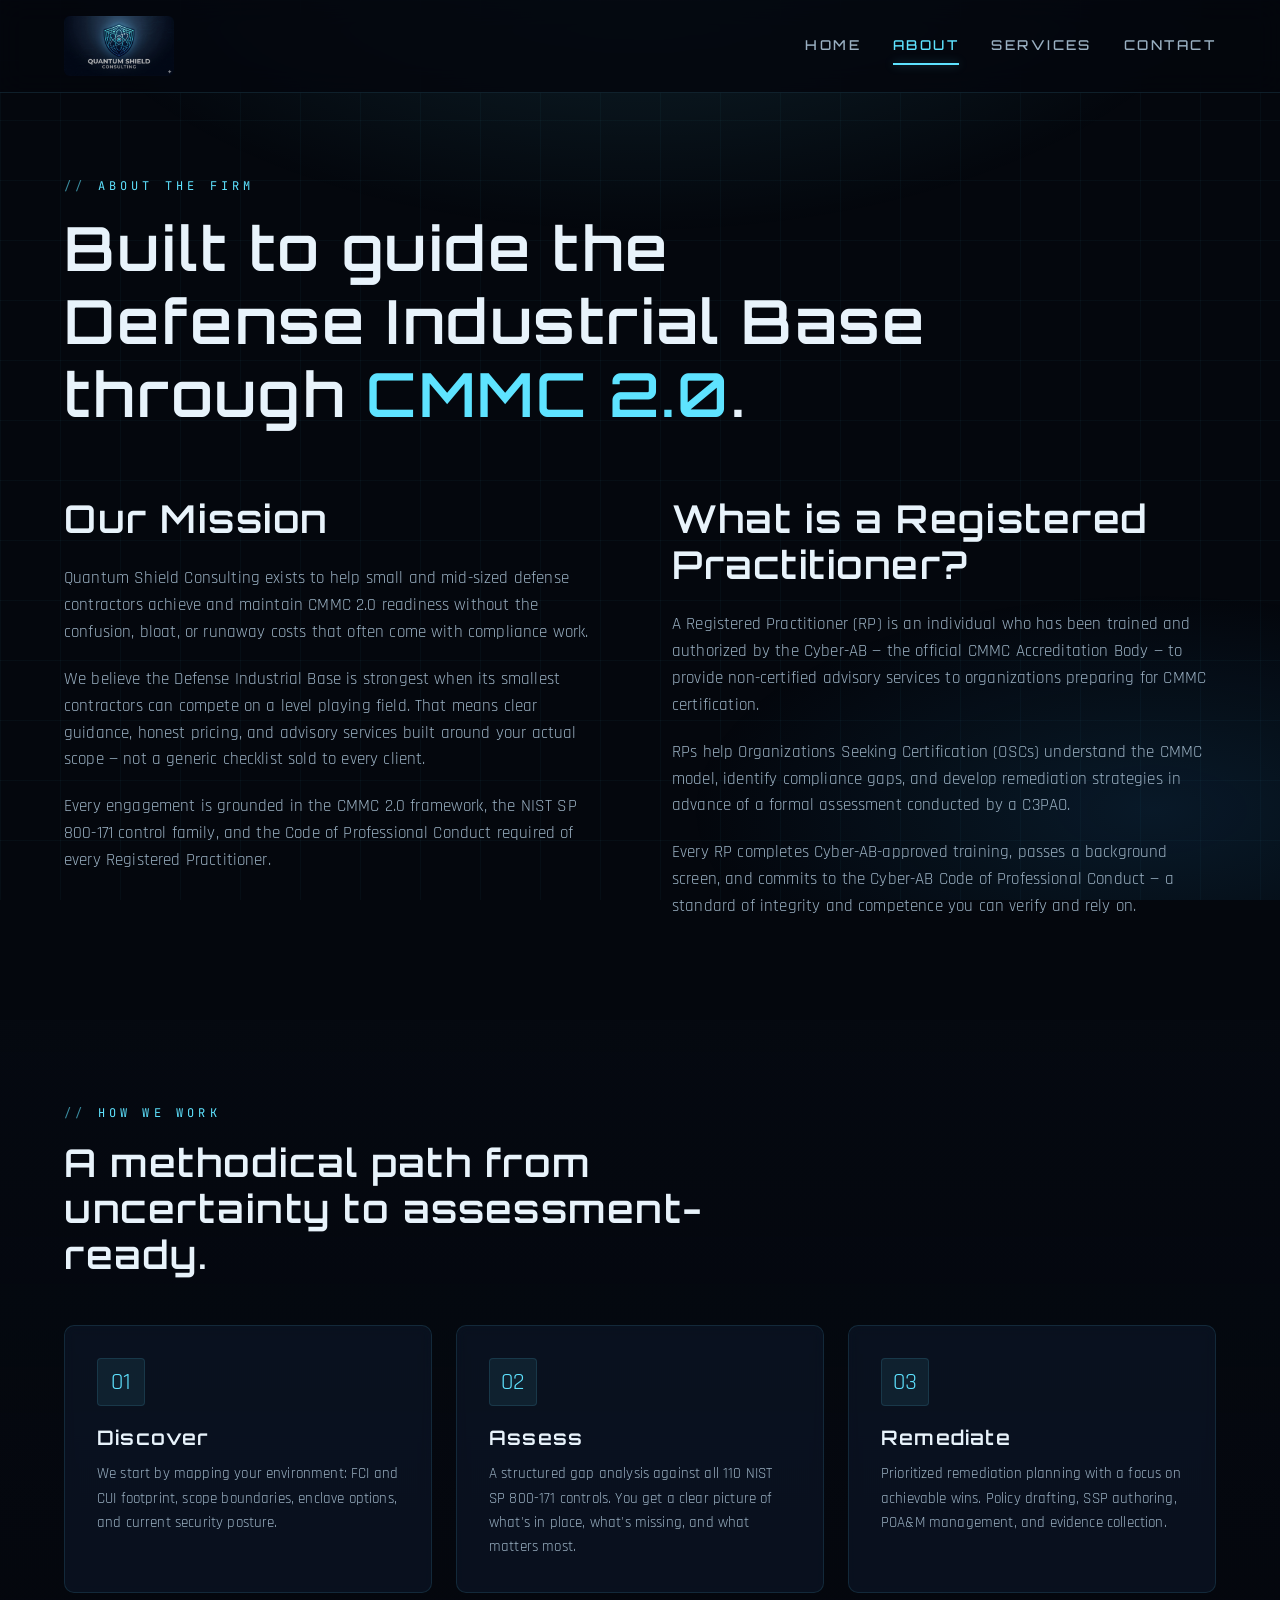
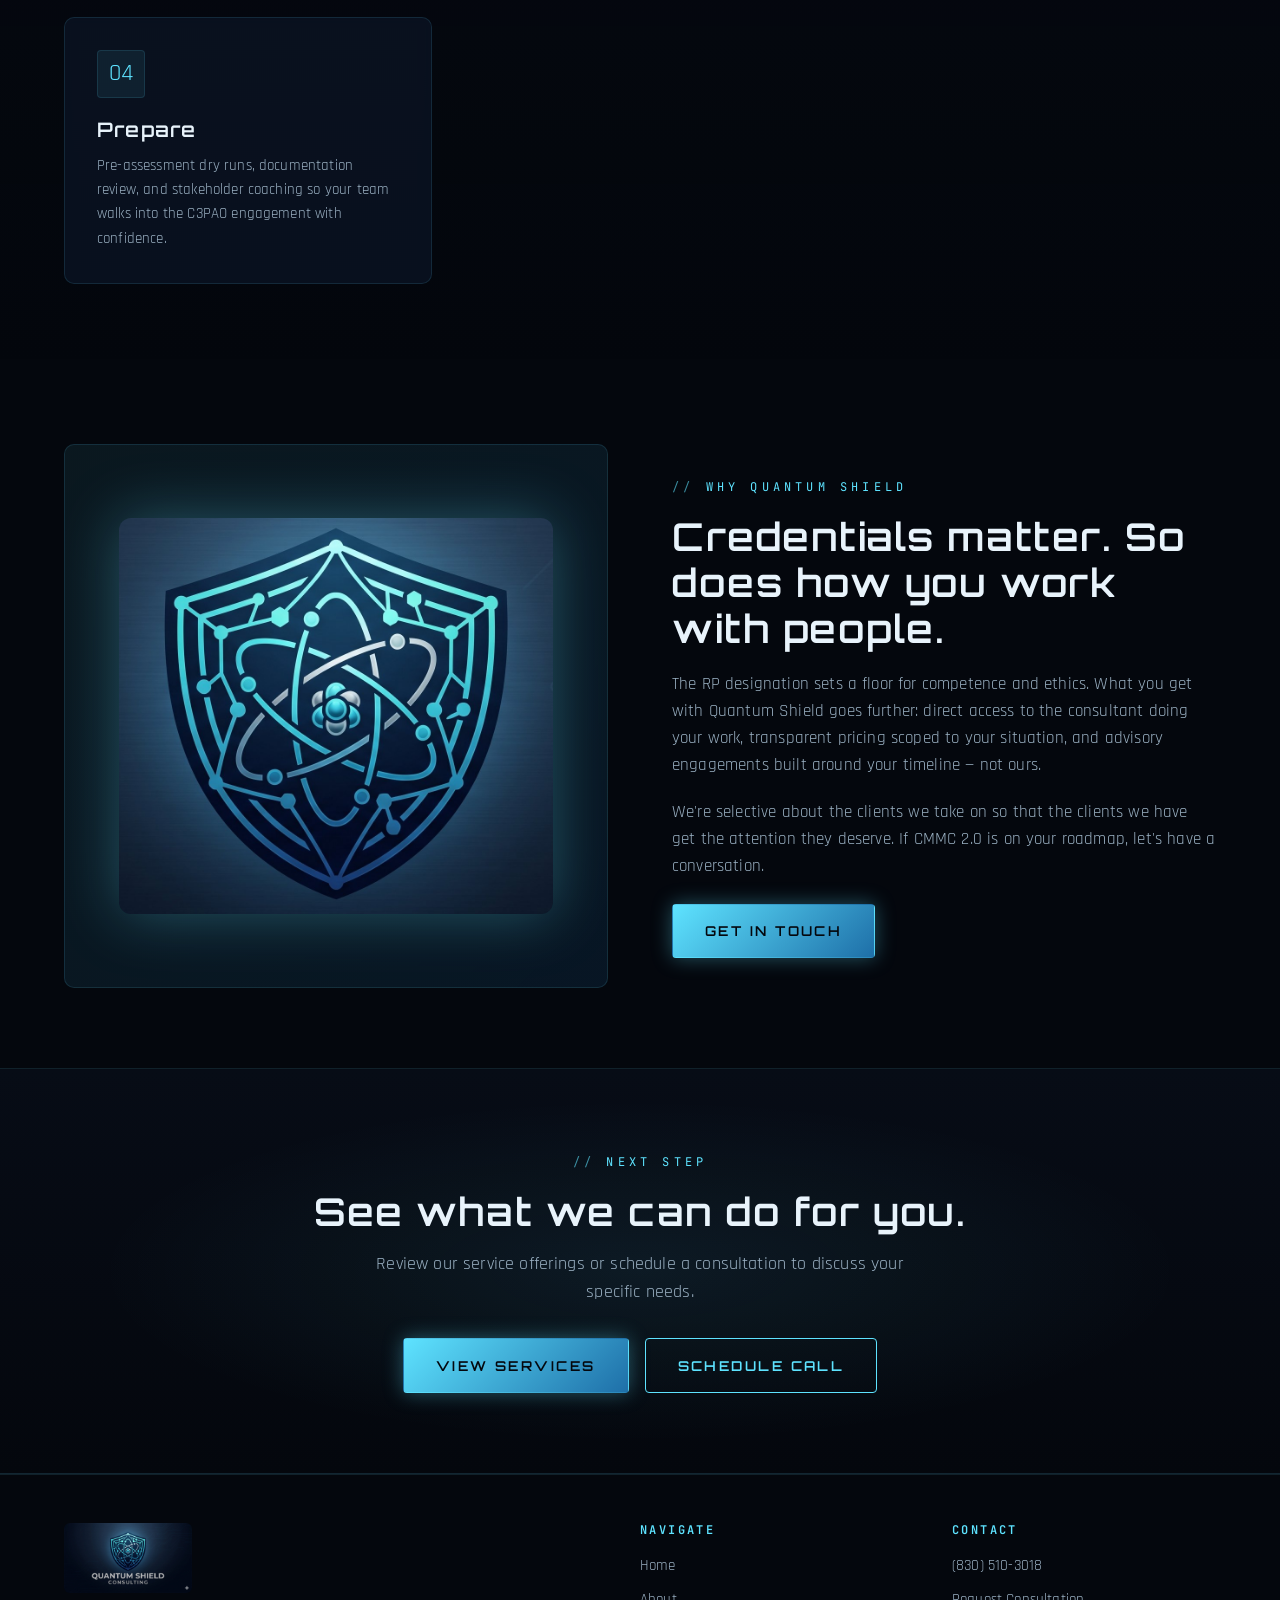
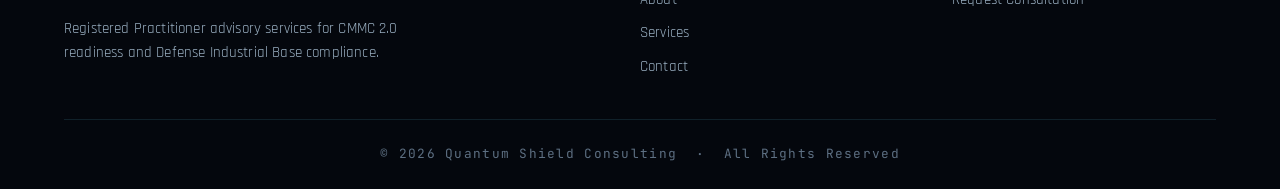
==== quantum-shield-website 2/about.html @ e6c02e5f "Add files via upload" ====
<!DOCTYPE html>
<html lang="en">
<head>
<meta charset="UTF-8">
<meta name="viewport" content="width=device-width, initial-scale=1.0">
<title>About — Quantum Shield Consulting</title>
<meta name="description" content="Learn about Quantum Shield Consulting, a Cyber-AB Registered Practitioner firm focused on CMMC 2.0 advisory services.">
<link rel="icon" type="image/png" href="assets/logo.png">
<link rel="preconnect" href="https://fonts.googleapis.com">
<link rel="preconnect" href="https://fonts.gstatic.com" crossorigin>
<link href="https://fonts.googleapis.com/css2?family=Orbitron:wght@500;600;700;800&family=Rajdhani:wght@400;500;600;700&family=JetBrains+Mono:wght@400;500&display=swap" rel="stylesheet">
<link rel="stylesheet" href="styles.css">
</head>
<body>

<header class="site-header">
  <div class="nav-container">
    <a href="index.html" class="brand">
      <img src="assets/logo.png" alt="Quantum Shield Consulting" class="brand-logo">
    </a>
    <button class="nav-toggle" aria-label="Toggle menu" onclick="document.getElementById('nav-menu').classList.toggle('open')">☰</button>
    <nav>
      <ul id="nav-menu">
        <li><a href="index.html">Home</a></li>
        <li><a href="about.html" class="active">About</a></li>
        <li><a href="services.html">Services</a></li>
        <li><a href="contact.html">Contact</a></li>
      </ul>
    </nav>
  </div>
</header>

<main>

  <section class="about-hero">
    <div class="container">
      <span class="eyebrow fade-up">About the Firm</span>
      <h1 class="fade-up delay-1" style="max-width: 900px;">
        Built to guide the Defense Industrial Base through <span style="color: var(--accent);">CMMC 2.0</span>.
      </h1>
    </div>
  </section>

  <section style="padding-top: 1rem;">
    <div class="container">
      <div class="about-content">
        <div>
          <h2>Our Mission</h2>
          <p>
            Quantum Shield Consulting exists to help small and mid-sized defense
            contractors achieve and maintain CMMC 2.0 readiness without the confusion,
            bloat, or runaway costs that often come with compliance work.
          </p>
          <p>
            We believe the Defense Industrial Base is strongest when its smallest
            contractors can compete on a level playing field. That means clear guidance,
            honest pricing, and advisory services built around your actual scope — not a
            generic checklist sold to every client.
          </p>
          <p>
            Every engagement is grounded in the CMMC 2.0 framework, the NIST SP 800-171
            control family, and the Code of Professional Conduct required of every
            Registered Practitioner.
          </p>
        </div>
        <div>
          <h2>What is a Registered Practitioner?</h2>
          <p>
            A Registered Practitioner (RP) is an individual who has been trained and
            authorized by the Cyber-AB — the official CMMC Accreditation Body — to
            provide non-certified advisory services to organizations preparing for CMMC
            certification.
          </p>
          <p>
            RPs help Organizations Seeking Certification (OSCs) understand the CMMC
            model, identify compliance gaps, and develop remediation strategies in
            advance of a formal assessment conducted by a C3PAO.
          </p>
          <p>
            Every RP completes Cyber-AB-approved training, passes a background screen,
            and commits to the Cyber-AB Code of Professional Conduct — a standard of
            integrity and competence you can verify and rely on.
          </p>
        </div>
      </div>
    </div>
  </section>

  <section style="background: linear-gradient(180deg, rgba(7,12,22,0.4), transparent);">
    <div class="container">
      <div class="section-header">
        <span class="eyebrow">How We Work</span>
        <h2>A methodical path from uncertainty to assessment-ready.</h2>
      </div>

      <div class="card-grid">
        <div class="card">
          <div class="card-icon">01</div>
          <h3>Discover</h3>
          <p>We start by mapping your environment: FCI and CUI footprint, scope boundaries, enclave options, and current security posture.</p>
        </div>
        <div class="card">
          <div class="card-icon">02</div>
          <h3>Assess</h3>
          <p>A structured gap analysis against all 110 NIST SP 800-171 controls. You get a clear picture of what's in place, what's missing, and what matters most.</p>
        </div>
        <div class="card">
          <div class="card-icon">03</div>
          <h3>Remediate</h3>
          <p>Prioritized remediation planning with a focus on achievable wins. Policy drafting, SSP authoring, POA&M management, and evidence collection.</p>
        </div>
        <div class="card">
          <div class="card-icon">04</div>
          <h3>Prepare</h3>
          <p>Pre-assessment dry runs, documentation review, and stakeholder coaching so your team walks into the C3PAO engagement with confidence.</p>
        </div>
      </div>
    </div>
  </section>

  <section>
    <div class="container">
      <div class="feature-row">
        <div class="feature-visual" style="background: linear-gradient(135deg, rgba(94,227,255,0.08), rgba(30,111,168,0.15));">
          <img src="assets/logo-shield.png" alt="Quantum Shield emblem" style="width: 80%; filter: drop-shadow(0 0 30px rgba(94,227,255,0.3)); border-radius: 12px;">
        </div>
        <div>
          <span class="eyebrow">Why Quantum Shield</span>
          <h2>Credentials matter. So does how you work with people.</h2>
          <p style="margin: 1.25rem 0;">
            The RP designation sets a floor for competence and ethics. What you get with
            Quantum Shield goes further: direct access to the consultant doing your work,
            transparent pricing scoped to your situation, and advisory engagements built
            around your timeline — not ours.
          </p>
          <p>
            We're selective about the clients we take on so that the clients we have
            get the attention they deserve. If CMMC 2.0 is on your roadmap, let's have
            a conversation.
          </p>
          <a href="contact.html" class="btn btn-primary" style="margin-top: 1.5rem;">Get in Touch</a>
        </div>
      </div>
    </div>
  </section>

  <section class="cta-section">
    <div class="container">
      <span class="eyebrow">Next Step</span>
      <h2>See what we can do for you.</h2>
      <p>Review our service offerings or schedule a consultation to discuss your specific needs.</p>
      <div style="display: flex; gap: 1rem; justify-content: center; flex-wrap: wrap;">
        <a href="services.html" class="btn btn-primary">View Services</a>
        <a href="contact.html" class="btn btn-outline">Schedule Call</a>
      </div>
    </div>
  </section>

</main>

<footer class="site-footer">
  <div class="container">
    <div class="footer-grid">
      <div class="footer-brand">
        <a href="index.html" class="brand">
          <img src="assets/logo.png" alt="Quantum Shield Consulting" class="footer-logo">
        </a>
        <p>Registered Practitioner advisory services for CMMC 2.0 readiness and Defense Industrial Base compliance.</p>
      </div>
      <div>
        <h4>Navigate</h4>
        <ul>
          <li><a href="index.html">Home</a></li>
          <li><a href="about.html">About</a></li>
          <li><a href="services.html">Services</a></li>
          <li><a href="contact.html">Contact</a></li>
        </ul>
      </div>
      <div>
        <h4>Contact</h4>
        <ul>
          <li><a href="tel:+18305103018">(830) 510-3018</a></li>
          <li><a href="contact.html">Request Consultation</a></li>
        </ul>
      </div>
    </div>
    <div class="footer-bottom">
      © 2026 Quantum Shield Consulting &nbsp;·&nbsp; All Rights Reserved
    </div>
  </div>
</footer>

</body>
</html>
---- quantum-shield-website 2/styles.css ----
/* =========================================================
   Quantum Shield Consulting — Global Styles
   Palette pulled from the company logo:
     - Deep space black/navy backgrounds
     - Cyan / electric teal primary accents
     - Silver-white text
   ========================================================= */

:root {
  --bg-0: #04070d;
  --bg-1: #070c16;
  --bg-2: #0c1424;
  --bg-panel: rgba(12, 22, 38, 0.72);
  --border-subtle: rgba(100, 220, 255, 0.12);
  --border-strong: rgba(100, 220, 255, 0.28);

  --accent: #5ee3ff;          /* cyan highlight from logo */
  --accent-2: #7bd4ff;
  --accent-deep: #1e6fa8;     /* deeper navy-cyan */
  --accent-glow: rgba(94, 227, 255, 0.35);

  --text-primary: #e8f3fb;
  --text-secondary: #9ab0c2;
  --text-muted: #5d6f82;

  --font-display: 'Orbitron', 'Rajdhani', system-ui, sans-serif;
  --font-body: 'Rajdhani', 'Inter', system-ui, sans-serif;
  --font-mono: 'JetBrains Mono', 'Courier New', monospace;

  --radius: 4px;
  --radius-lg: 10px;
  --shadow-glow: 0 0 40px rgba(94, 227, 255, 0.08);
  --shadow-panel: 0 10px 40px rgba(0, 0, 0, 0.5);

  --max-width: 1200px;
}

* { box-sizing: border-box; margin: 0; padding: 0; }

html { scroll-behavior: smooth; }

body {
  font-family: var(--font-body);
  background: var(--bg-0);
  color: var(--text-primary);
  line-height: 1.6;
  min-height: 100vh;
  overflow-x: hidden;
  font-weight: 400;
  letter-spacing: 0.01em;
}

/* Atmospheric background grid */
body::before {
  content: '';
  position: fixed;
  inset: 0;
  background-image:
    linear-gradient(rgba(94, 227, 255, 0.035) 1px, transparent 1px),
    linear-gradient(90deg, rgba(94, 227, 255, 0.035) 1px, transparent 1px);
  background-size: 60px 60px;
  pointer-events: none;
  z-index: 0;
}

body::after {
  content: '';
  position: fixed;
  inset: 0;
  background:
    radial-gradient(ellipse 80% 60% at 50% -10%, rgba(94, 227, 255, 0.15), transparent 60%),
    radial-gradient(ellipse 60% 40% at 90% 90%, rgba(30, 111, 168, 0.18), transparent 60%);
  pointer-events: none;
  z-index: 0;
}

main, header, footer { position: relative; z-index: 1; }

/* ---------- Typography ---------- */
h1, h2, h3, h4 {
  font-family: var(--font-display);
  font-weight: 600;
  letter-spacing: 0.04em;
  color: var(--text-primary);
  line-height: 1.2;
}

h1 { font-size: clamp(2.2rem, 5vw, 3.8rem); }
h2 { font-size: clamp(1.6rem, 3.5vw, 2.4rem); }
h3 { font-size: 1.25rem; letter-spacing: 0.06em; }

p { color: var(--text-secondary); font-size: 1.05rem; }

a { color: var(--accent); text-decoration: none; transition: color 0.2s; }
a:hover { color: var(--accent-2); }

/* ---------- Header / Navigation ---------- */
.site-header {
  position: sticky;
  top: 0;
  z-index: 100;
  background: rgba(4, 7, 13, 0.85);
  backdrop-filter: blur(14px);
  -webkit-backdrop-filter: blur(14px);
  border-bottom: 1px solid var(--border-subtle);
}

.nav-container {
  max-width: var(--max-width);
  margin: 0 auto;
  padding: 1rem 1.5rem;
  display: flex;
  justify-content: space-between;
  align-items: center;
  gap: 1rem;
}

.brand {
  display: flex;
  align-items: center;
  gap: 0.85rem;
  color: var(--text-primary);
}

.brand-logo {
  height: 60px;
  width: auto;
  border-radius: 6px;
  transition: filter 0.3s;
}

.brand-logo:hover {
  filter: brightness(1.1) drop-shadow(0 0 12px rgba(94, 227, 255, 0.35));
}

.footer-logo {
  height: 70px;
  width: auto;
  border-radius: 6px;
  margin-bottom: 0.5rem;
}

/* Legacy brand text styles (kept for any residual use) */
.brand img:not(.brand-logo):not(.footer-logo) {
  height: 46px;
  width: auto;
  filter: drop-shadow(0 0 8px rgba(94, 227, 255, 0.25));
}

.brand-name {
  font-family: var(--font-display);
  font-size: 1.1rem;
  font-weight: 700;
  letter-spacing: 0.12em;
  text-transform: uppercase;
  line-height: 1;
}

.brand-tag {
  display: block;
  font-family: var(--font-mono);
  font-size: 0.65rem;
  color: var(--accent);
  letter-spacing: 0.3em;
  margin-top: 4px;
  text-transform: uppercase;
}

nav ul {
  list-style: none;
  display: flex;
  gap: 2rem;
}

nav a {
  font-family: var(--font-display);
  font-size: 0.85rem;
  font-weight: 500;
  letter-spacing: 0.18em;
  text-transform: uppercase;
  color: var(--text-secondary);
  padding: 0.5rem 0;
  position: relative;
}

nav a:hover, nav a.active {
  color: var(--accent);
}

nav a.active::after {
  content: '';
  position: absolute;
  bottom: -4px;
  left: 0;
  right: 0;
  height: 2px;
  background: var(--accent);
  box-shadow: 0 0 10px var(--accent-glow);
}

.nav-toggle {
  display: none;
  background: none;
  border: 1px solid var(--border-strong);
  color: var(--accent);
  font-size: 1.5rem;
  padding: 0.3rem 0.7rem;
  cursor: pointer;
  border-radius: var(--radius);
}

/* ---------- Layout helpers ---------- */
.container {
  max-width: var(--max-width);
  margin: 0 auto;
  padding: 0 1.5rem;
}

section { padding: 5rem 0; }

.eyebrow {
  font-family: var(--font-mono);
  font-size: 0.75rem;
  color: var(--accent);
  letter-spacing: 0.35em;
  text-transform: uppercase;
  margin-bottom: 1rem;
  display: inline-block;
}

.eyebrow::before {
  content: '// ';
  opacity: 0.6;
}

/* ---------- Buttons ---------- */
.btn {
  display: inline-block;
  font-family: var(--font-display);
  font-size: 0.85rem;
  font-weight: 600;
  letter-spacing: 0.18em;
  text-transform: uppercase;
  padding: 0.95rem 2rem;
  border-radius: var(--radius);
  cursor: pointer;
  transition: all 0.25s;
  border: 1px solid transparent;
}

.btn-primary {
  background: linear-gradient(135deg, var(--accent) 0%, var(--accent-deep) 100%);
  color: #04070d;
  box-shadow: 0 0 20px var(--accent-glow);
}
.btn-primary:hover {
  transform: translateY(-2px);
  box-shadow: 0 0 30px var(--accent-glow), 0 6px 20px rgba(0,0,0,0.3);
  color: #04070d;
}

.btn-outline {
  background: transparent;
  color: var(--accent);
  border: 1px solid var(--accent);
}
.btn-outline:hover {
  background: rgba(94, 227, 255, 0.08);
  box-shadow: 0 0 20px var(--accent-glow);
}

/* ---------- Hero ---------- */
.hero {
  min-height: calc(100vh - 82px);
  display: flex;
  align-items: center;
  padding: 4rem 0;
  position: relative;
}

.hero-grid {
  display: grid;
  grid-template-columns: 1.4fr 1fr;
  gap: 4rem;
  align-items: center;
}

.hero h1 {
  font-size: clamp(2.5rem, 5.5vw, 4.2rem);
  margin-bottom: 1.5rem;
}

.hero h1 .accent {
  background: linear-gradient(135deg, var(--accent) 0%, var(--accent-2) 100%);
  -webkit-background-clip: text;
  background-clip: text;
  -webkit-text-fill-color: transparent;
  display: block;
}

.hero-sub {
  font-size: 1.2rem;
  color: var(--text-secondary);
  margin-bottom: 2rem;
  max-width: 560px;
}

.hero-ctas { display: flex; gap: 1rem; flex-wrap: wrap; }

.hero-visual {
  position: relative;
  display: flex;
  align-items: center;
  justify-content: center;
}

.hero-visual img {
  width: 100%;
  max-width: 480px;
  border-radius: 16px;
  filter: drop-shadow(0 0 50px rgba(94, 227, 255, 0.4));
  animation: float 6s ease-in-out infinite;
}

@keyframes float {
  0%, 100% { transform: translateY(0); }
  50% { transform: translateY(-12px); }
}

.hero-visual::before {
  content: '';
  position: absolute;
  inset: -40px;
  background: radial-gradient(circle, rgba(94, 227, 255, 0.15), transparent 60%);
  z-index: -1;
  animation: pulse 4s ease-in-out infinite;
}

@keyframes pulse {
  0%, 100% { opacity: 0.6; transform: scale(1); }
  50% { opacity: 1; transform: scale(1.05); }
}

/* ---------- Credential bar (under hero) ---------- */
.credential-bar {
  border-top: 1px solid var(--border-subtle);
  border-bottom: 1px solid var(--border-subtle);
  background: rgba(7, 12, 22, 0.5);
  padding: 1.5rem 0;
}

.credential-bar .container {
  display: flex;
  justify-content: space-around;
  align-items: center;
  flex-wrap: wrap;
  gap: 2rem;
}

.credential-item {
  font-family: var(--font-mono);
  font-size: 0.8rem;
  color: var(--text-secondary);
  letter-spacing: 0.15em;
  text-transform: uppercase;
  display: flex;
  align-items: center;
  gap: 0.6rem;
}

.credential-item::before {
  content: '◆';
  color: var(--accent);
}

/* ---------- Section headings ---------- */
.section-header { margin-bottom: 3rem; max-width: 720px; }
.section-header p { font-size: 1.1rem; margin-top: 1rem; }

/* ---------- Card grid ---------- */
.card-grid {
  display: grid;
  grid-template-columns: repeat(auto-fit, minmax(300px, 1fr));
  gap: 1.5rem;
}

.card {
  background: var(--bg-panel);
  border: 1px solid var(--border-subtle);
  border-radius: var(--radius-lg);
  padding: 2rem;
  position: relative;
  overflow: hidden;
  transition: all 0.3s;
  backdrop-filter: blur(6px);
}

.card::before {
  content: '';
  position: absolute;
  top: 0; left: 0; right: 0;
  height: 2px;
  background: linear-gradient(90deg, transparent, var(--accent), transparent);
  opacity: 0;
  transition: opacity 0.3s;
}

.card:hover {
  border-color: var(--border-strong);
  transform: translateY(-4px);
  box-shadow: var(--shadow-panel), 0 0 30px rgba(94, 227, 255, 0.08);
}

.card:hover::before { opacity: 1; }

.card-icon {
  width: 48px;
  height: 48px;
  display: flex;
  align-items: center;
  justify-content: center;
  background: rgba(94, 227, 255, 0.08);
  border: 1px solid var(--border-subtle);
  border-radius: var(--radius);
  color: var(--accent);
  margin-bottom: 1.25rem;
  font-size: 1.5rem;
}

.card h3 { margin-bottom: 0.75rem; color: var(--text-primary); }
.card p { font-size: 0.95rem; }

/* ---------- CMMC info / feature rows ---------- */
.feature-row {
  display: grid;
  grid-template-columns: 1fr 1fr;
  gap: 4rem;
  align-items: center;
}

.feature-row.reverse { direction: rtl; }
.feature-row.reverse > * { direction: ltr; }

.feature-visual {
  aspect-ratio: 1;
  border: 1px solid var(--border-subtle);
  border-radius: var(--radius-lg);
  background:
    radial-gradient(circle at 30% 30%, rgba(94, 227, 255, 0.12), transparent 50%),
    linear-gradient(135deg, var(--bg-1), var(--bg-2));
  position: relative;
  overflow: hidden;
  display: flex;
  align-items: center;
  justify-content: center;
}

/* ---------- Orbital animated visual ---------- */
.orbital-container {
  perspective: 900px;
  cursor: crosshair;
}

.orbital-svg {
  width: 85%;
  height: 85%;
  opacity: 0.95;
  transform-style: preserve-3d;
  transition: transform 0.4s cubic-bezier(0.23, 1, 0.32, 1);
  will-change: transform;
}

/* Each ring rotates around the SVG's center point */
.ring {
  transform-origin: 100px 100px;
}

.ring-outer  { animation: orbit-cw 45s linear infinite; }
.ring-middle { animation: orbit-ccw 28s linear infinite; }
.ring-inner  { animation: orbit-cw 18s linear infinite; }

@keyframes orbit-cw {
  from { transform: rotate(0deg); }
  to   { transform: rotate(360deg); }
}

@keyframes orbit-ccw {
  from { transform: rotate(0deg); }
  to   { transform: rotate(-360deg); }
}

/* Pulsing dots around the perimeter */
.dot {
  transform-box: fill-box;
  transform-origin: center;
  animation: pulse-dot 3s ease-in-out infinite;
}

.dot-1 { animation-delay: 0s; }
.dot-2 { animation-delay: 0.35s; }
.dot-3 { animation-delay: 0.70s; }
.dot-4 { animation-delay: 1.05s; }
.dot-5 { animation-delay: 0.17s; }
.dot-6 { animation-delay: 0.52s; }
.dot-7 { animation-delay: 0.87s; }
.dot-8 { animation-delay: 1.22s; }

@keyframes pulse-dot {
  0%, 100% {
    opacity: 1;
    filter: drop-shadow(0 0 2px rgba(94, 227, 255, 0.3));
  }
  50% {
    opacity: 0.45;
    filter: drop-shadow(0 0 8px rgba(94, 227, 255, 1));
  }
}

/* Center core pulse */
.center-dot {
  transform-box: fill-box;
  transform-origin: center;
  animation: pulse-center 2.2s ease-in-out infinite;
}

.center-glow {
  transform-box: fill-box;
  transform-origin: center;
  animation: pulse-glow 2.2s ease-in-out infinite;
}

@keyframes pulse-center {
  0%, 100% {
    filter: drop-shadow(0 0 3px rgba(94, 227, 255, 0.8));
  }
  50% {
    filter: drop-shadow(0 0 14px rgba(94, 227, 255, 1));
  }
}

@keyframes pulse-glow {
  0%, 100% { opacity: 0.4; transform: scale(1); }
  50%      { opacity: 0.85; transform: scale(1.4); }
}

/* Subtle pulse on the cross lines */
.cross-lines {
  animation: lines-pulse 5s ease-in-out infinite;
}

@keyframes lines-pulse {
  0%, 100% { opacity: 0.3; }
  50%      { opacity: 0.65; }
}

/* Hover: speed everything up and intensify */
.orbital-container:hover .ring-outer  { animation-duration: 14s; }
.orbital-container:hover .ring-middle { animation-duration: 9s; }
.orbital-container:hover .ring-inner  { animation-duration: 5s; }
.orbital-container:hover .dot,
.orbital-container:hover .center-dot,
.orbital-container:hover .center-glow { animation-duration: 1.2s; }

/* Respect user's motion preferences */
@media (prefers-reduced-motion: reduce) {
  .ring-outer, .ring-middle, .ring-inner,
  .dot, .center-dot, .center-glow, .cross-lines {
    animation: none !important;
  }
  .orbital-svg { transition: none; }
}

/* ---------- Services page ---------- */
.service-block {
  background: var(--bg-panel);
  border: 1px solid var(--border-subtle);
  border-radius: var(--radius-lg);
  padding: 2.5rem;
  margin-bottom: 1.5rem;
  position: relative;
}

.service-block-header {
  display: flex;
  justify-content: space-between;
  align-items: flex-start;
  gap: 2rem;
  flex-wrap: wrap;
  margin-bottom: 1.5rem;
  padding-bottom: 1.5rem;
  border-bottom: 1px solid var(--border-subtle);
}

.service-block h3 {
  font-size: 1.5rem;
  margin-bottom: 0.5rem;
}

.service-tag {
  font-family: var(--font-mono);
  font-size: 0.7rem;
  letter-spacing: 0.2em;
  text-transform: uppercase;
  color: var(--accent);
}

.service-price {
  font-family: var(--font-display);
  font-size: 1.5rem;
  font-weight: 700;
  color: var(--accent);
  white-space: nowrap;
}

.service-price small {
  display: block;
  font-size: 0.7rem;
  color: var(--text-muted);
  font-weight: 400;
  letter-spacing: 0.15em;
  text-transform: uppercase;
  margin-top: 4px;
}

.service-block ul { list-style: none; }
.service-block ul li {
  padding: 0.5rem 0 0.5rem 1.8rem;
  position: relative;
  color: var(--text-secondary);
  font-size: 0.98rem;
}
.service-block ul li::before {
  content: '▸';
  position: absolute;
  left: 0;
  color: var(--accent);
  font-weight: bold;
}

/* ---------- About page ---------- */
.about-hero {
  padding: 5rem 0 3rem;
}

.about-content {
  display: grid;
  grid-template-columns: 1fr 1fr;
  gap: 4rem;
  align-items: start;
}

.about-content h2 { margin-bottom: 1.5rem; }
.about-content p { margin-bottom: 1.25rem; font-size: 1.05rem; }

.stat-grid {
  display: grid;
  grid-template-columns: repeat(2, 1fr);
  gap: 1rem;
  margin-top: 2rem;
}

.stat {
  background: var(--bg-panel);
  border: 1px solid var(--border-subtle);
  border-radius: var(--radius);
  padding: 1.5rem;
  text-align: center;
}

.stat-value {
  font-family: var(--font-display);
  font-size: 2rem;
  font-weight: 700;
  color: var(--accent);
  display: block;
}

.stat-label {
  font-family: var(--font-mono);
  font-size: 0.75rem;
  text-transform: uppercase;
  letter-spacing: 0.15em;
  color: var(--text-muted);
}

/* ---------- Contact page ---------- */
.contact-grid {
  display: grid;
  grid-template-columns: 1fr 1fr;
  gap: 3rem;
}

.contact-info-block { display: flex; flex-direction: column; gap: 1.5rem; }

.contact-method {
  display: flex;
  gap: 1rem;
  padding: 1.5rem;
  background: var(--bg-panel);
  border: 1px solid var(--border-subtle);
  border-radius: var(--radius-lg);
  transition: all 0.3s;
}

.contact-method:hover {
  border-color: var(--border-strong);
  transform: translateX(4px);
}

.contact-icon {
  width: 44px;
  height: 44px;
  min-width: 44px;
  background: rgba(94, 227, 255, 0.08);
  border: 1px solid var(--border-subtle);
  border-radius: var(--radius);
  display: flex;
  align-items: center;
  justify-content: center;
  color: var(--accent);
  font-size: 1.2rem;
}

.contact-method h4 {
  font-family: var(--font-mono);
  font-size: 0.75rem;
  letter-spacing: 0.2em;
  text-transform: uppercase;
  color: var(--text-muted);
  margin-bottom: 0.25rem;
}

.contact-method p, .contact-method a {
  font-family: var(--font-display);
  font-size: 1.05rem;
  color: var(--text-primary);
}

/* Contact form */
.contact-form {
  background: var(--bg-panel);
  border: 1px solid var(--border-subtle);
  border-radius: var(--radius-lg);
  padding: 2.5rem;
}

.form-group { margin-bottom: 1.25rem; }
.form-group label {
  display: block;
  font-family: var(--font-mono);
  font-size: 0.75rem;
  letter-spacing: 0.15em;
  text-transform: uppercase;
  color: var(--text-secondary);
  margin-bottom: 0.5rem;
}

.form-group input,
.form-group select,
.form-group textarea {
  width: 100%;
  background: var(--bg-0);
  border: 1px solid var(--border-subtle);
  border-radius: var(--radius);
  padding: 0.85rem 1rem;
  color: var(--text-primary);
  font-family: var(--font-body);
  font-size: 1rem;
  transition: all 0.2s;
}

.form-group input:focus,
.form-group select:focus,
.form-group textarea:focus {
  outline: none;
  border-color: var(--accent);
  box-shadow: 0 0 0 3px rgba(94, 227, 255, 0.15);
}

.form-group textarea { resize: vertical; min-height: 140px; }

/* ---------- CTA section ---------- */
.cta-section {
  background:
    radial-gradient(ellipse at center, rgba(94, 227, 255, 0.08), transparent 60%),
    linear-gradient(180deg, var(--bg-1), var(--bg-0));
  border-top: 1px solid var(--border-subtle);
  border-bottom: 1px solid var(--border-subtle);
  text-align: center;
  padding: 5rem 0;
}

.cta-section h2 { margin-bottom: 1rem; }
.cta-section p {
  max-width: 580px;
  margin: 0 auto 2rem;
  font-size: 1.1rem;
}

/* ---------- Footer ---------- */
.site-footer {
  background: var(--bg-0);
  border-top: 1px solid var(--border-subtle);
  padding: 3rem 0 1.5rem;
}

.footer-grid {
  display: grid;
  grid-template-columns: 2fr 1fr 1fr;
  gap: 3rem;
  margin-bottom: 2rem;
}

.footer-brand p {
  font-size: 0.95rem;
  margin-top: 1rem;
  max-width: 380px;
}

.site-footer h4 {
  font-family: var(--font-mono);
  font-size: 0.75rem;
  letter-spacing: 0.2em;
  text-transform: uppercase;
  color: var(--accent);
  margin-bottom: 1rem;
}

.site-footer ul { list-style: none; }
.site-footer li { margin-bottom: 0.5rem; }
.site-footer li a { color: var(--text-secondary); font-size: 0.95rem; }
.site-footer li a:hover { color: var(--accent); }

.footer-bottom {
  border-top: 1px solid var(--border-subtle);
  padding-top: 1.5rem;
  text-align: center;
  font-family: var(--font-mono);
  font-size: 0.8rem;
  color: var(--text-muted);
  letter-spacing: 0.1em;
}

/* ---------- Responsive ---------- */
@media (max-width: 900px) {
  .hero-grid,
  .about-content,
  .contact-grid,
  .feature-row {
    grid-template-columns: 1fr;
    gap: 2.5rem;
  }
  .footer-grid { grid-template-columns: 1fr; gap: 2rem; }
  .feature-row.reverse { direction: ltr; }

  nav ul {
    display: none;
    position: absolute;
    top: 100%;
    left: 0;
    right: 0;
    flex-direction: column;
    gap: 0;
    background: var(--bg-1);
    border-bottom: 1px solid var(--border-subtle);
    padding: 1rem 1.5rem;
  }
  nav ul.open { display: flex; }
  nav a { display: block; padding: 0.75rem 0; }
  .nav-toggle { display: block; }
}

@media (max-width: 600px) {
  .hero { padding: 2rem 0 4rem; }
  .service-block { padding: 1.75rem; }
  .service-block-header { flex-direction: column; }
  .contact-form { padding: 1.75rem; }
  section { padding: 3.5rem 0; }
}

/* ---------- Entrance animations ---------- */
.fade-up {
  opacity: 0;
  transform: translateY(20px);
  animation: fadeUp 0.8s forwards;
}

@keyframes fadeUp {
  to { opacity: 1; transform: translateY(0); }
}

.fade-up.delay-1 { animation-delay: 0.15s; }
.fade-up.delay-2 { animation-delay: 0.3s; }
.fade-up.delay-3 { animation-delay: 0.45s; }
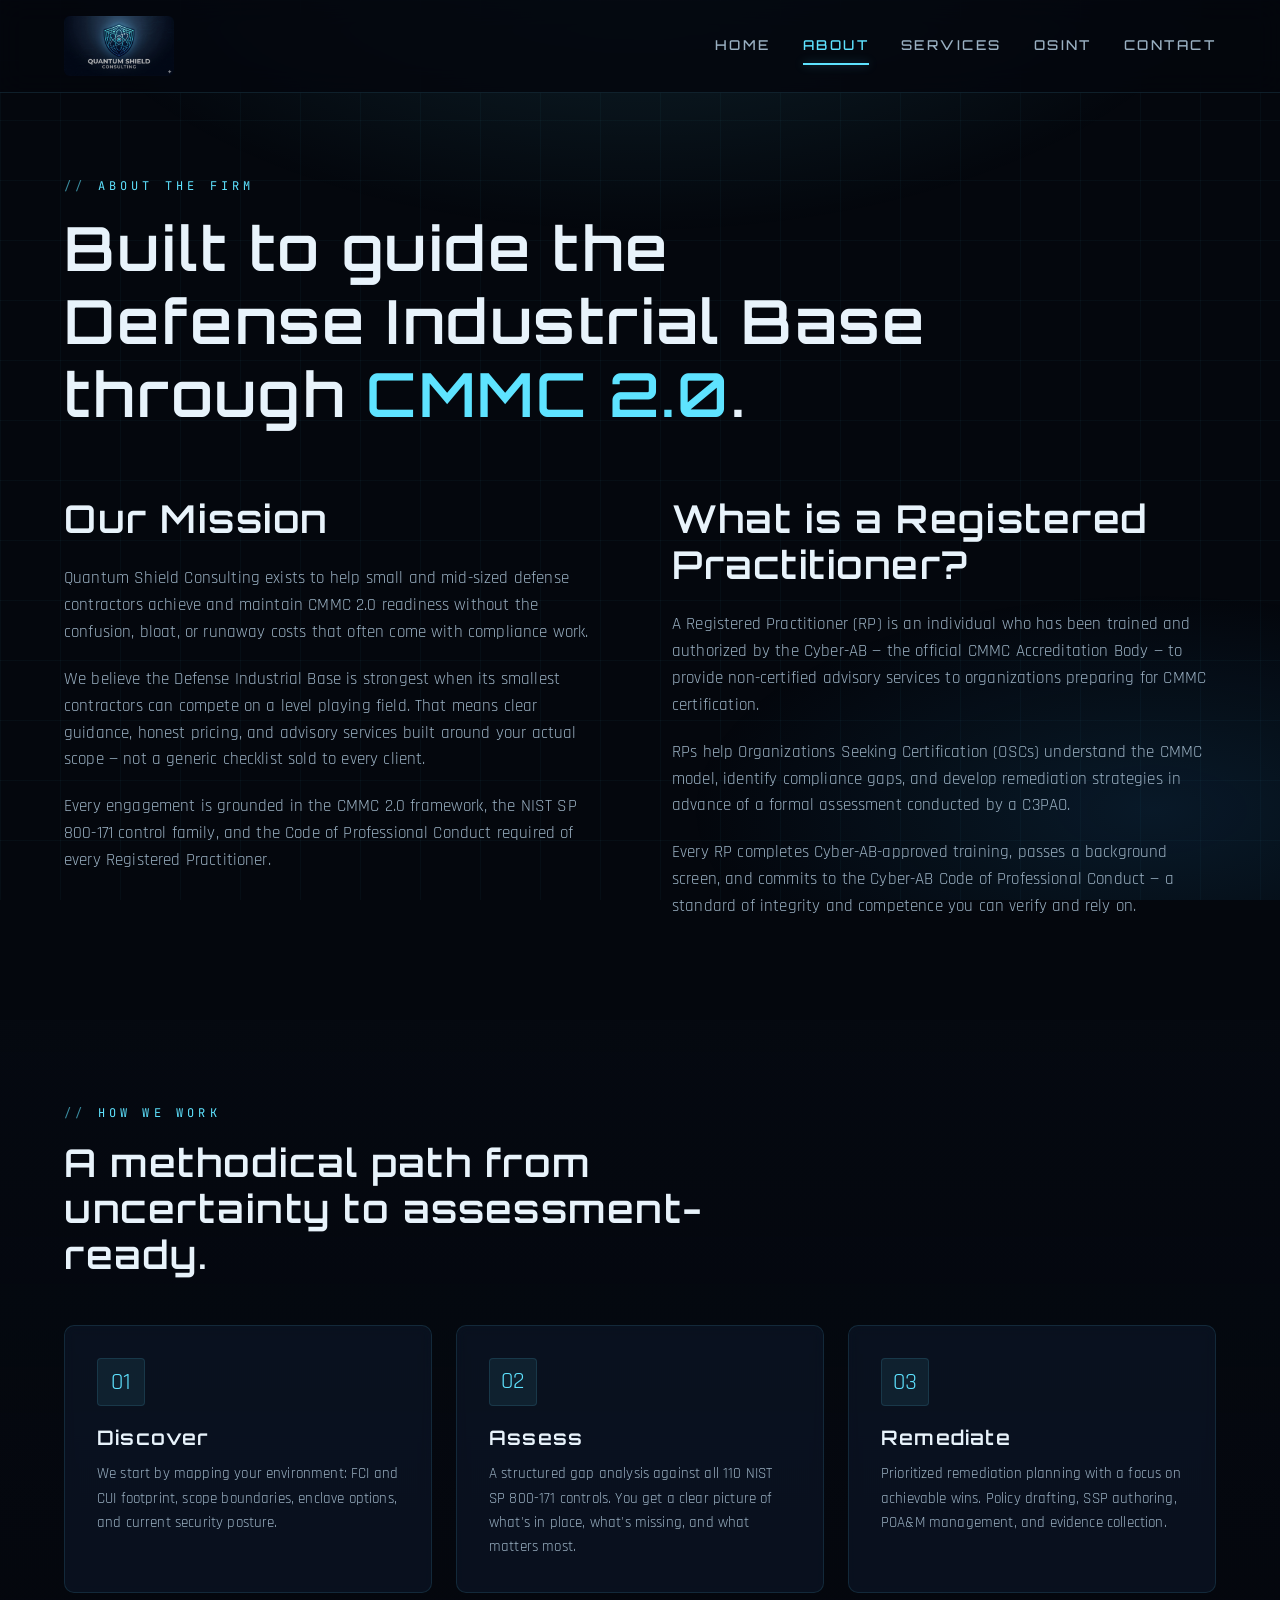
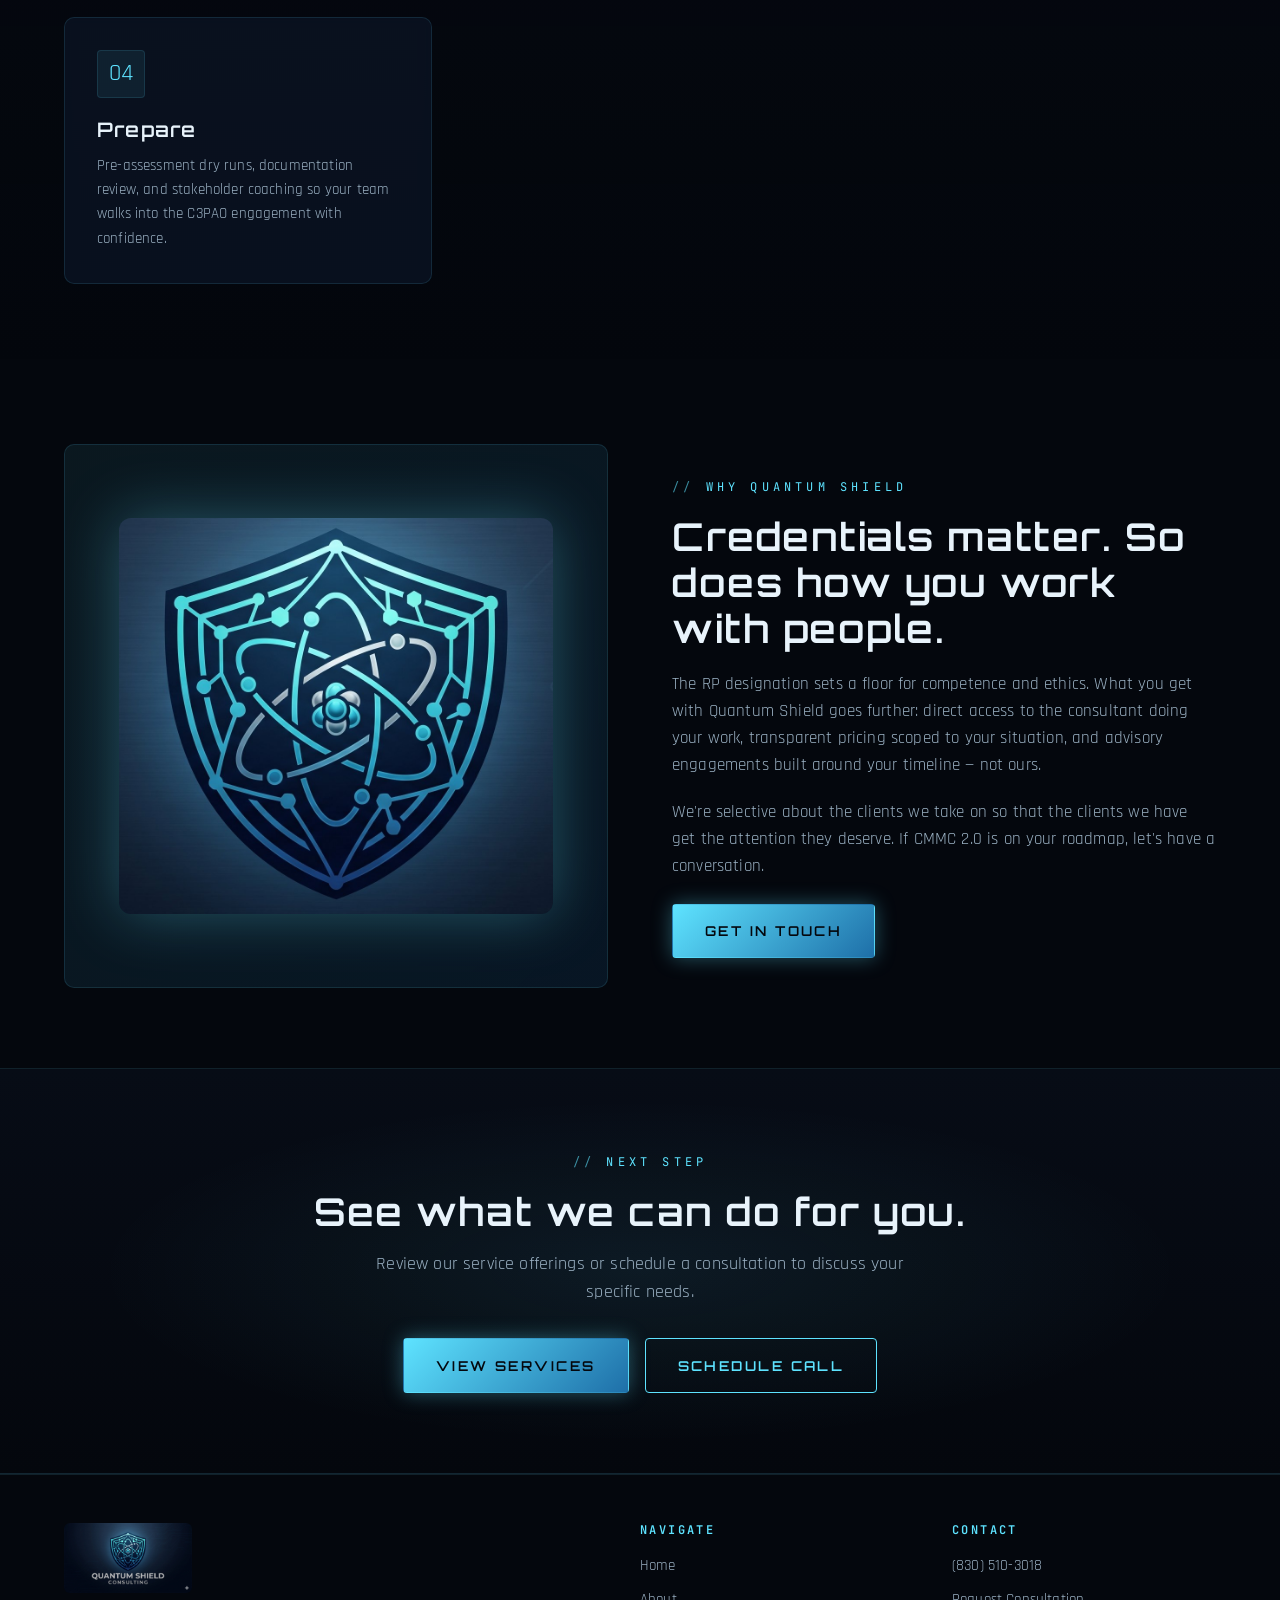
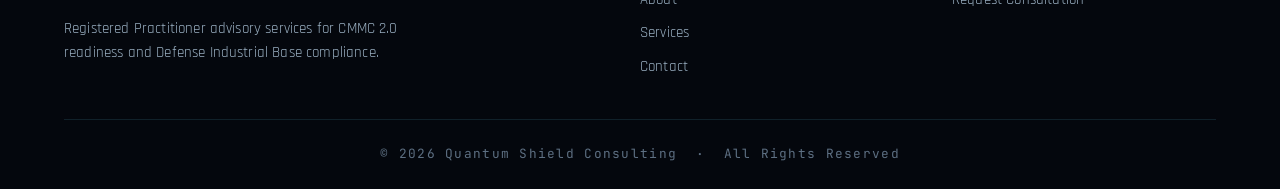
==== commit f7c8e1a7: "Add Executive OSINT Assessment page and update site navigation New osint.html covers: threat landsca" ====
--- a/quantum-shield-website 2/about.html
+++ b/quantum-shield-website 2/about.html
@@ -24,6 +24,7 @@
         <li><a href="index.html">Home</a></li>
         <li><a href="about.html" class="active">About</a></li>
         <li><a href="services.html">Services</a></li>
+        <li><a href="osint.html">OSINT</a></li>
         <li><a href="contact.html">Contact</a></li>
       </ul>
     </nav>
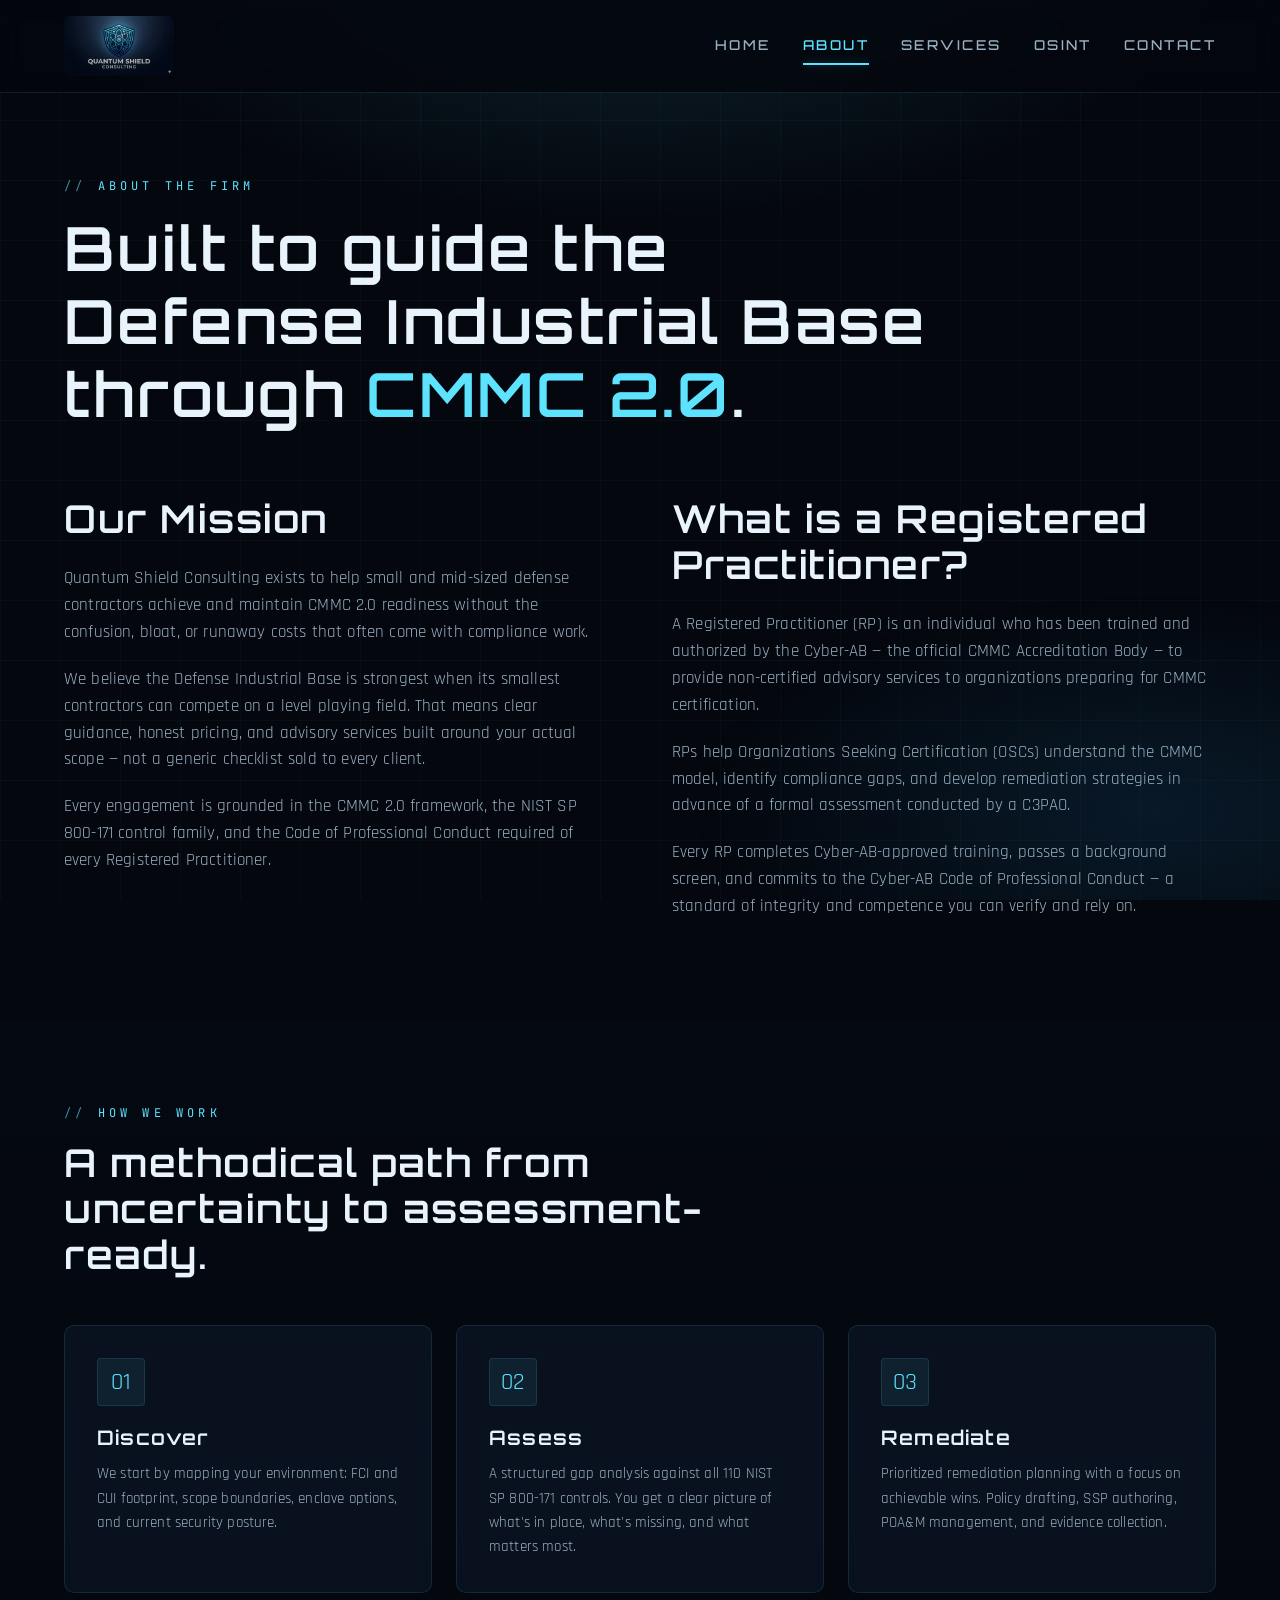
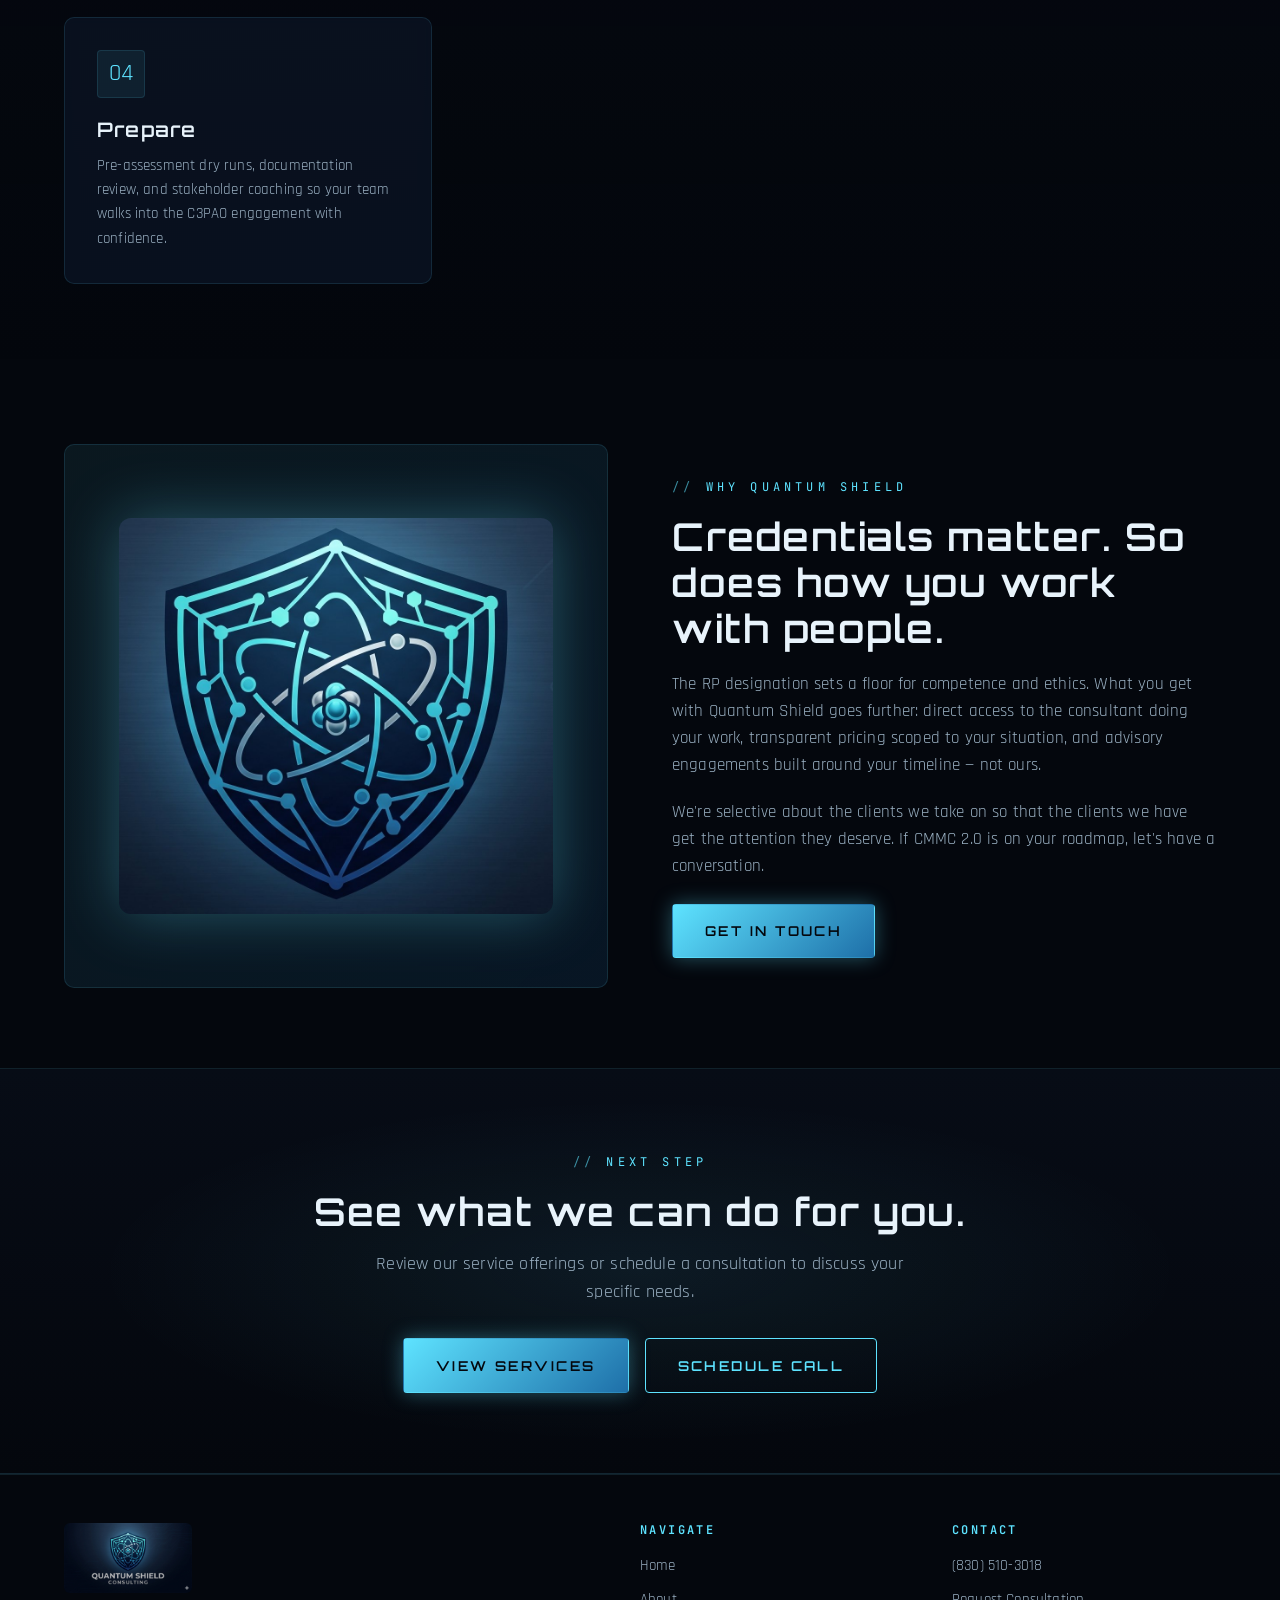
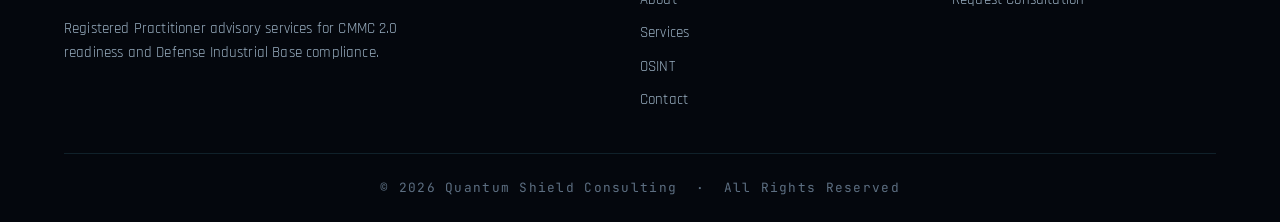
==== commit 609c6e05: "Update site: OSINT nav on all pages, pricing to Inquire for Pricing, fix contact form" ====
--- a/quantum-shield-website 2/about.html
+++ b/quantum-shield-website 2/about.html
@@ -18,7 +18,7 @@
     <a href="index.html" class="brand">
       <img src="assets/logo.png" alt="Quantum Shield Consulting" class="brand-logo">
     </a>
-    <button class="nav-toggle" aria-label="Toggle menu" onclick="document.getElementById('nav-menu').classList.toggle('open')">☰</button>
+    <button class="nav-toggle" aria-label="Toggle menu" onclick="document.getElementById('nav-menu').classList.toggle('open')">&#9776;</button>
     <nav>
       <ul id="nav-menu">
         <li><a href="index.html">Home</a></li>
@@ -55,7 +55,7 @@
           <p>
             We believe the Defense Industrial Base is strongest when its smallest
             contractors can compete on a level playing field. That means clear guidance,
-            honest pricing, and advisory services built around your actual scope — not a
+            honest pricing, and advisory services built around your actual scope &mdash; not a
             generic checklist sold to every client.
           </p>
           <p>
@@ -68,7 +68,7 @@
           <h2>What is a Registered Practitioner?</h2>
           <p>
             A Registered Practitioner (RP) is an individual who has been trained and
-            authorized by the Cyber-AB — the official CMMC Accreditation Body — to
+            authorized by the Cyber-AB &mdash; the official CMMC Accreditation Body &mdash; to
             provide non-certified advisory services to organizations preparing for CMMC
             certification.
           </p>
@@ -79,7 +79,7 @@
           </p>
           <p>
             Every RP completes Cyber-AB-approved training, passes a background screen,
-            and commits to the Cyber-AB Code of Professional Conduct — a standard of
+            and commits to the Cyber-AB Code of Professional Conduct &mdash; a standard of
             integrity and competence you can verify and rely on.
           </p>
         </div>
@@ -108,7 +108,7 @@
         <div class="card">
           <div class="card-icon">03</div>
           <h3>Remediate</h3>
-          <p>Prioritized remediation planning with a focus on achievable wins. Policy drafting, SSP authoring, POA&M management, and evidence collection.</p>
+          <p>Prioritized remediation planning with a focus on achievable wins. Policy drafting, SSP authoring, POA&amp;M management, and evidence collection.</p>
         </div>
         <div class="card">
           <div class="card-icon">04</div>
@@ -132,7 +132,7 @@
             The RP designation sets a floor for competence and ethics. What you get with
             Quantum Shield goes further: direct access to the consultant doing your work,
             transparent pricing scoped to your situation, and advisory engagements built
-            around your timeline — not ours.
+            around your timeline &mdash; not ours.
           </p>
           <p>
             We're selective about the clients we take on so that the clients we have
@@ -174,6 +174,7 @@
           <li><a href="index.html">Home</a></li>
           <li><a href="about.html">About</a></li>
           <li><a href="services.html">Services</a></li>
+          <li><a href="osint.html">OSINT</a></li>
           <li><a href="contact.html">Contact</a></li>
         </ul>
       </div>
@@ -186,7 +187,7 @@
       </div>
     </div>
     <div class="footer-bottom">
-      © 2026 Quantum Shield Consulting &nbsp;·&nbsp; All Rights Reserved
+      &copy; 2026 Quantum Shield Consulting &nbsp;&middot;&nbsp; All Rights Reserved
     </div>
   </div>
 </footer>
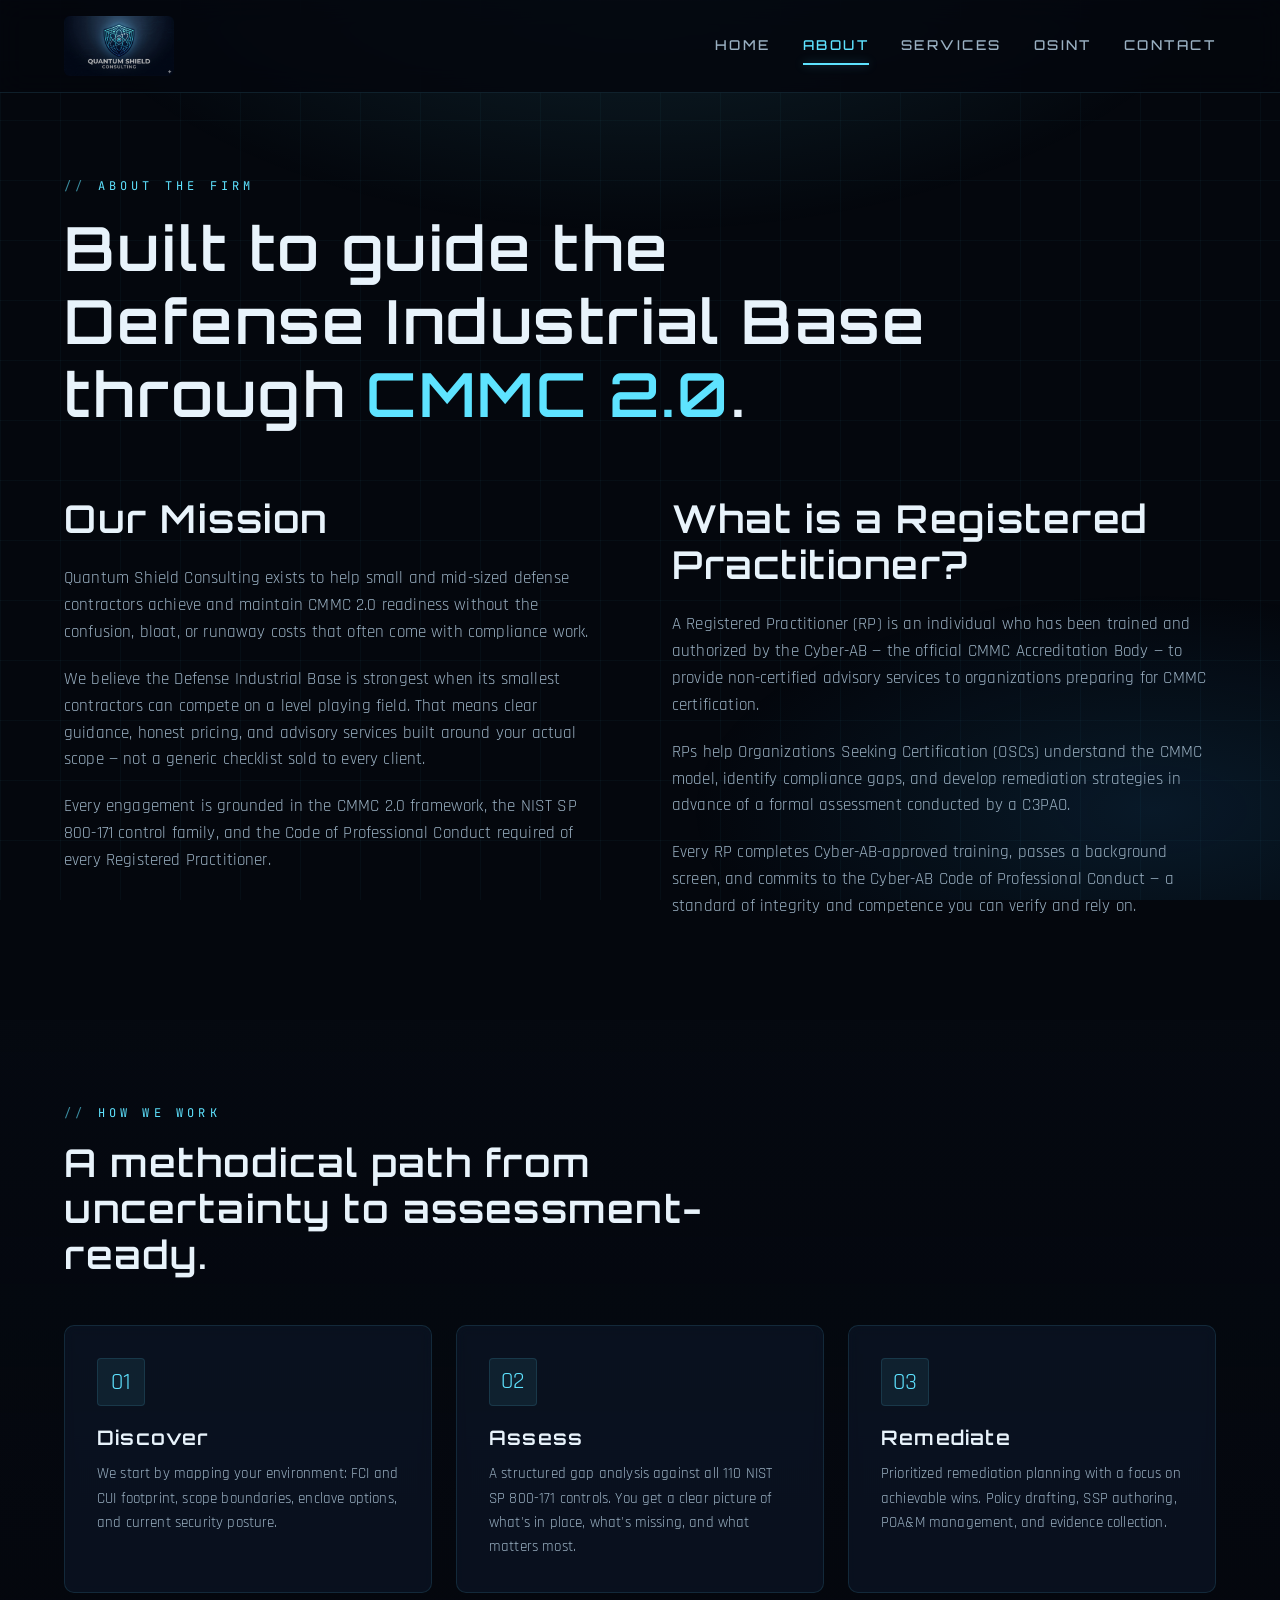
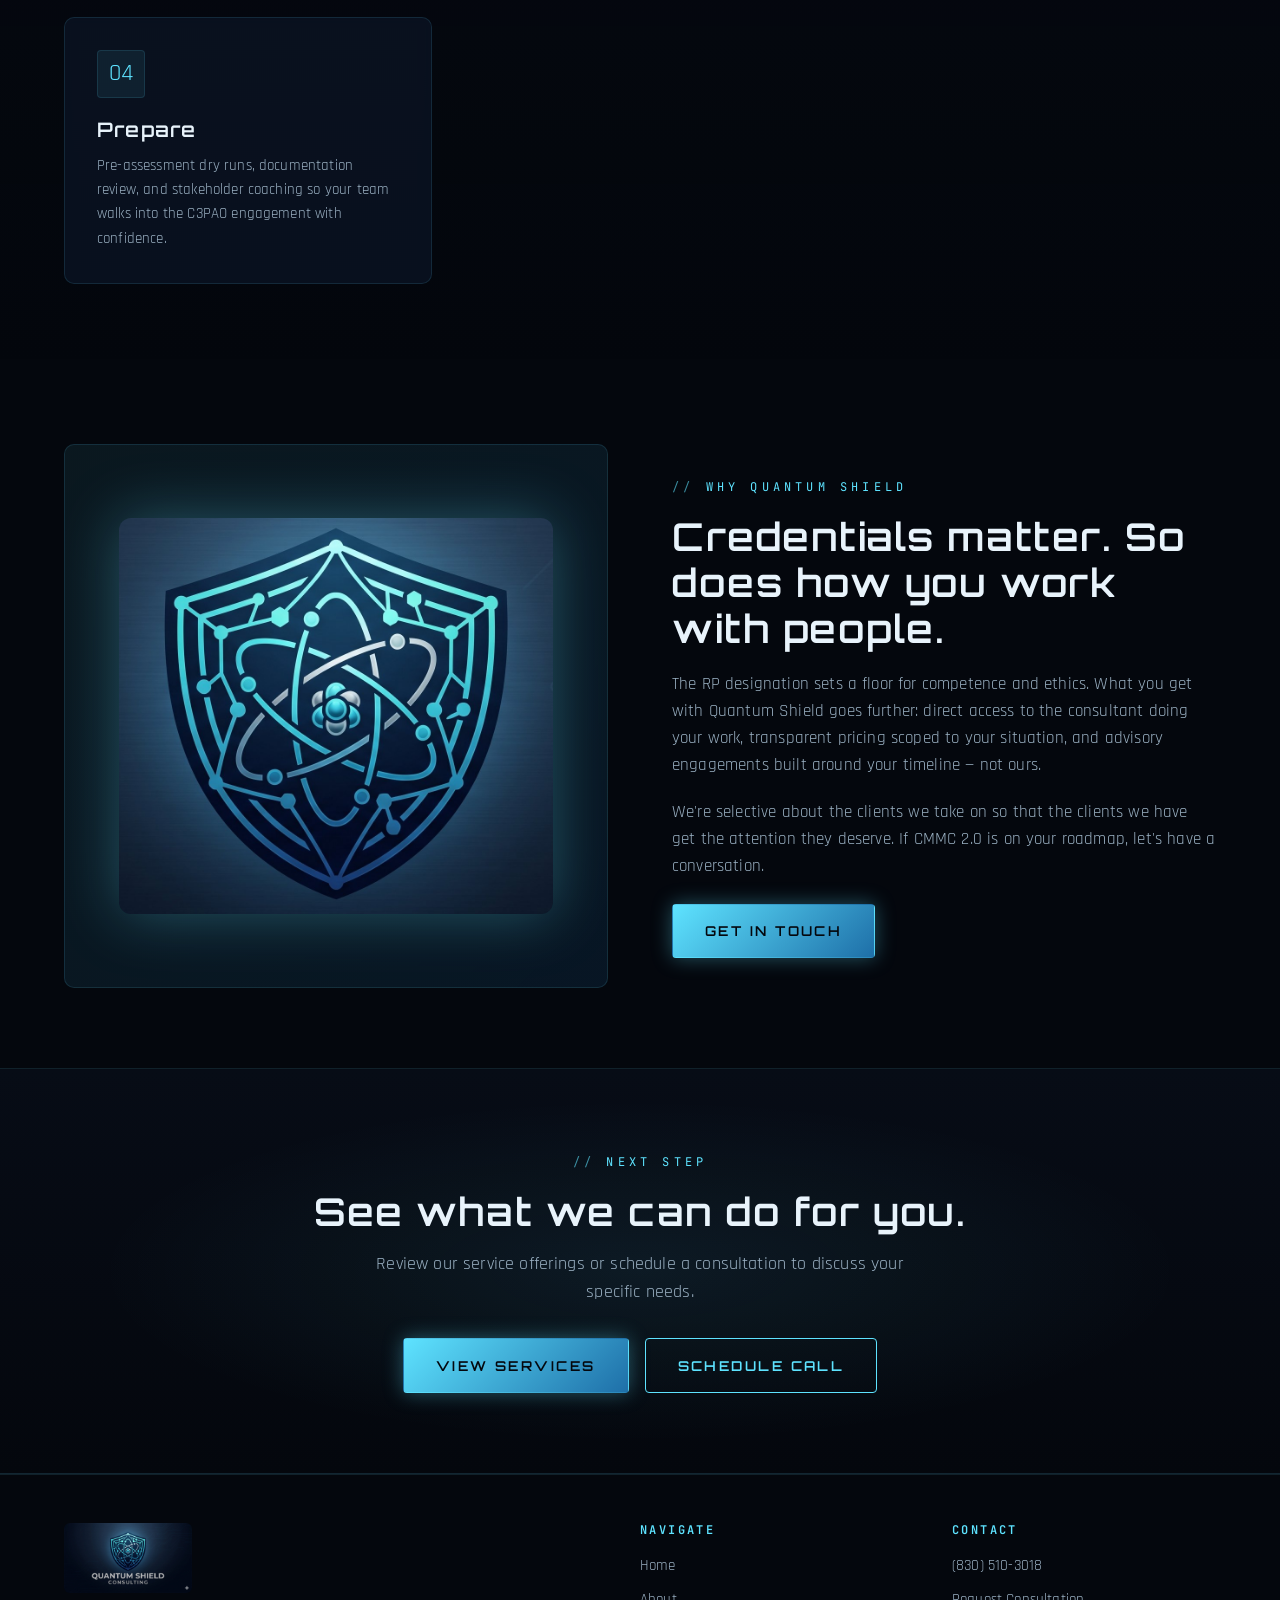
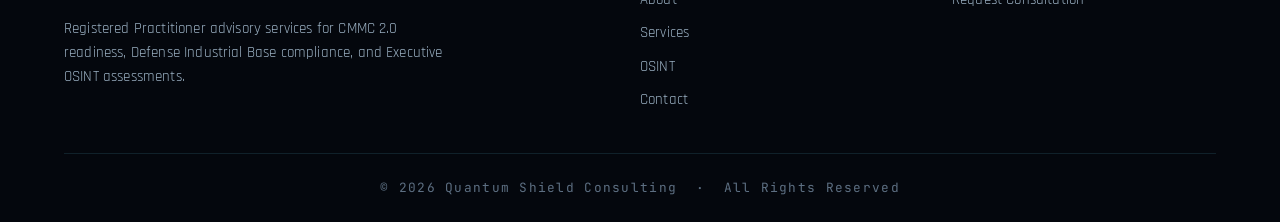
==== commit 497136e8: "Give Executive OSINT equal billing on the homepage The homepage sold CMMC 2.0 exclusively, so the se" ====
--- a/quantum-shield-website 2/about.html
+++ b/quantum-shield-website 2/about.html
@@ -166,7 +166,7 @@
         <a href="index.html" class="brand">
           <img src="assets/logo.png" alt="Quantum Shield Consulting" class="footer-logo">
         </a>
-        <p>Registered Practitioner advisory services for CMMC 2.0 readiness and Defense Industrial Base compliance.</p>
+        <p>Registered Practitioner advisory services for CMMC 2.0 readiness, Defense Industrial Base compliance, and Executive OSINT assessments.</p>
       </div>
       <div>
         <h4>Navigate</h4>
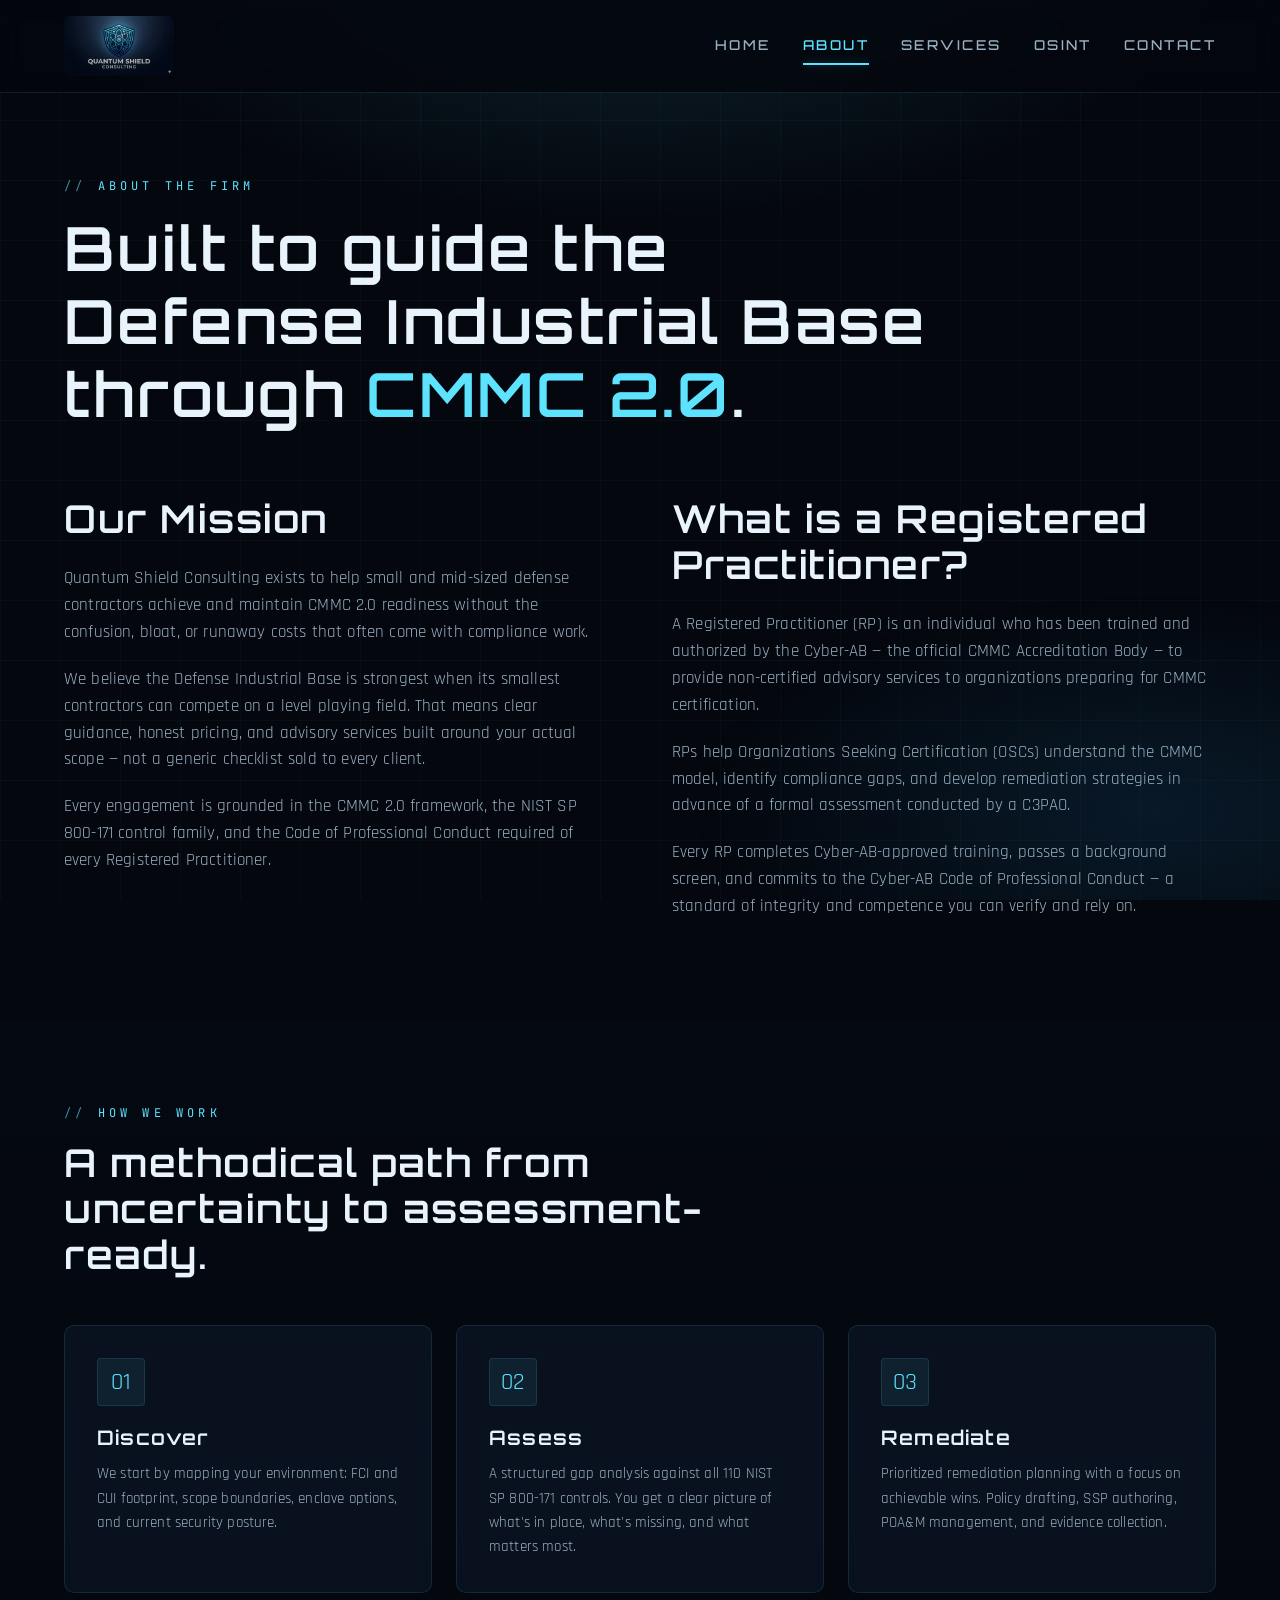
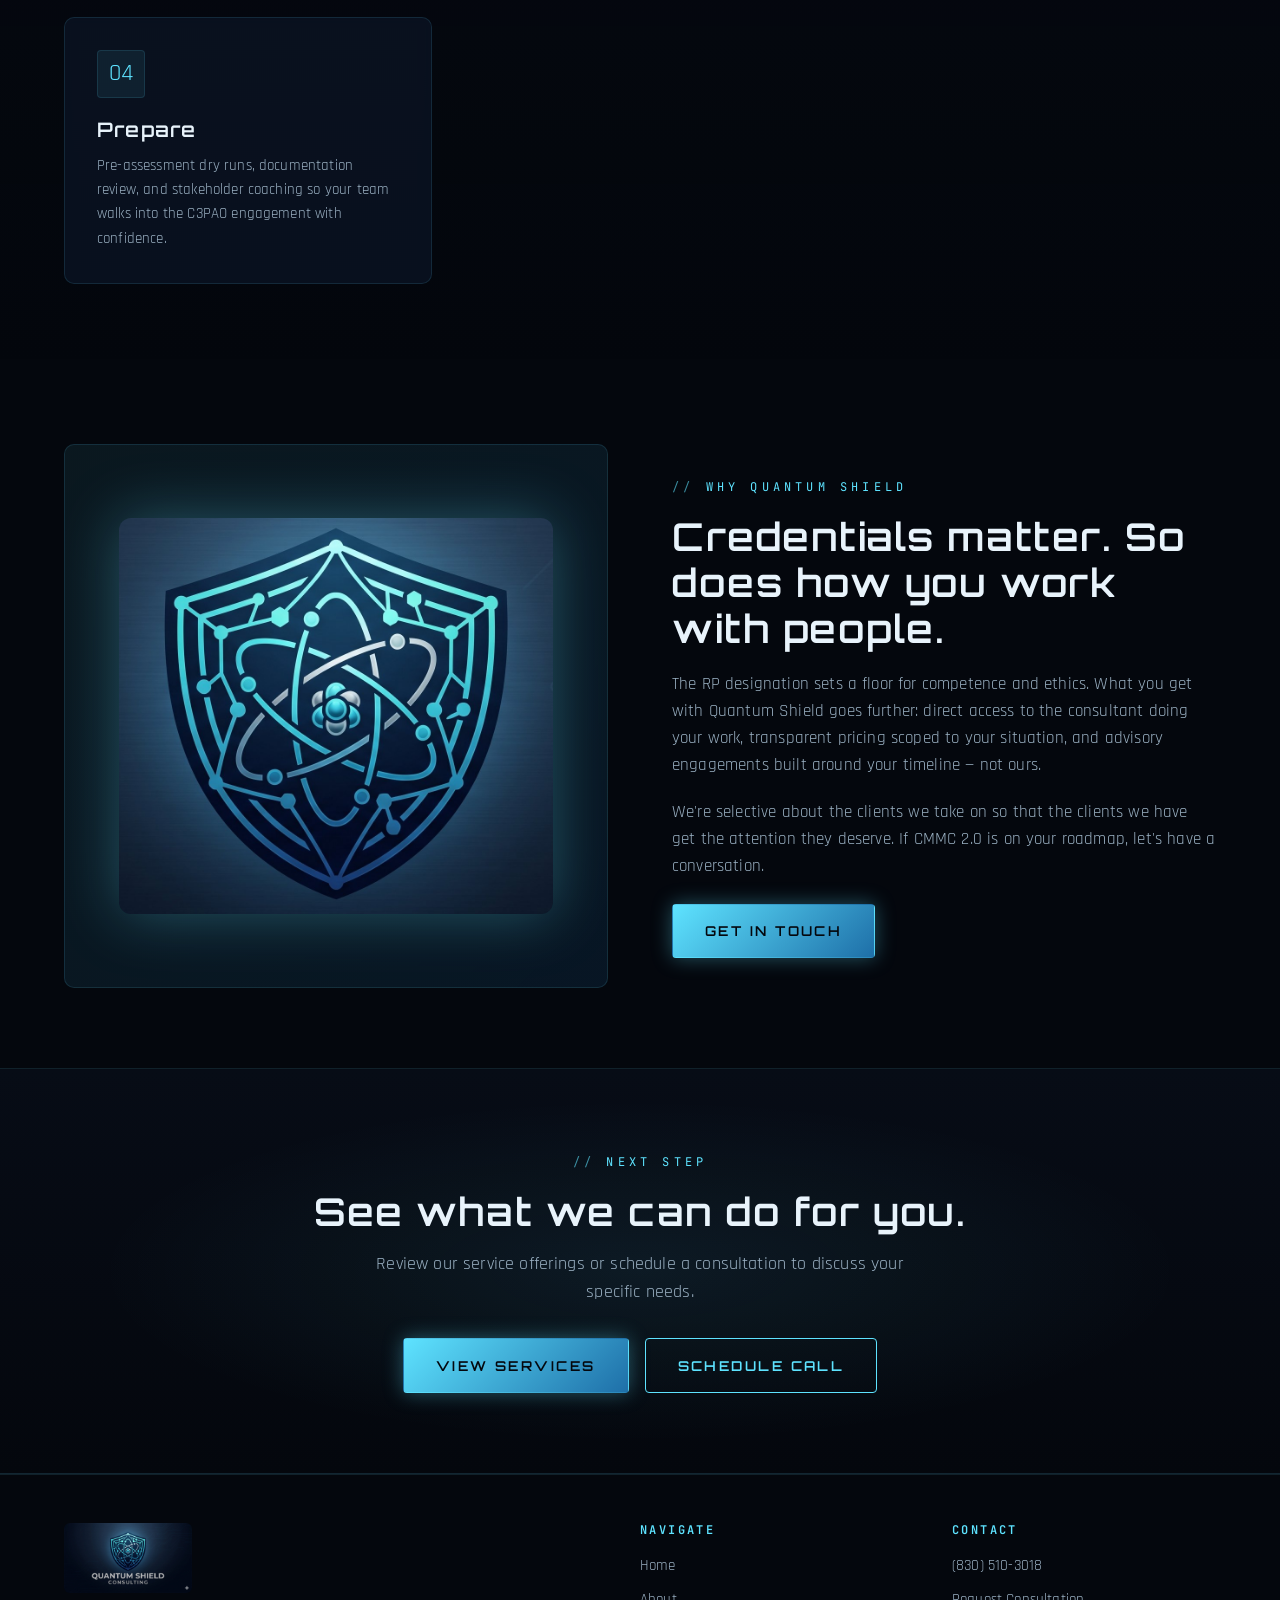
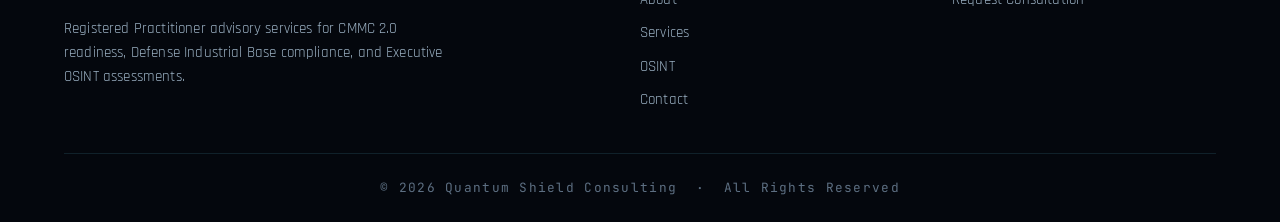
==== commit 4794b6d9: "Add sitemap and canonical tags for quantum-shield-consulting.com Add sitemap.xml listing the five si" ====
--- a/quantum-shield-website 2/about.html
+++ b/quantum-shield-website 2/about.html
@@ -5,6 +5,7 @@
 <meta name="viewport" content="width=device-width, initial-scale=1.0">
 <title>About — Quantum Shield Consulting</title>
 <meta name="description" content="Learn about Quantum Shield Consulting, a Cyber-AB Registered Practitioner firm focused on CMMC 2.0 advisory services.">
+<link rel="canonical" href="https://quantum-shield-consulting.com/about">
 <link rel="icon" type="image/png" href="assets/logo.png">
 <link rel="preconnect" href="https://fonts.googleapis.com">
 <link rel="preconnect" href="https://fonts.gstatic.com" crossorigin>
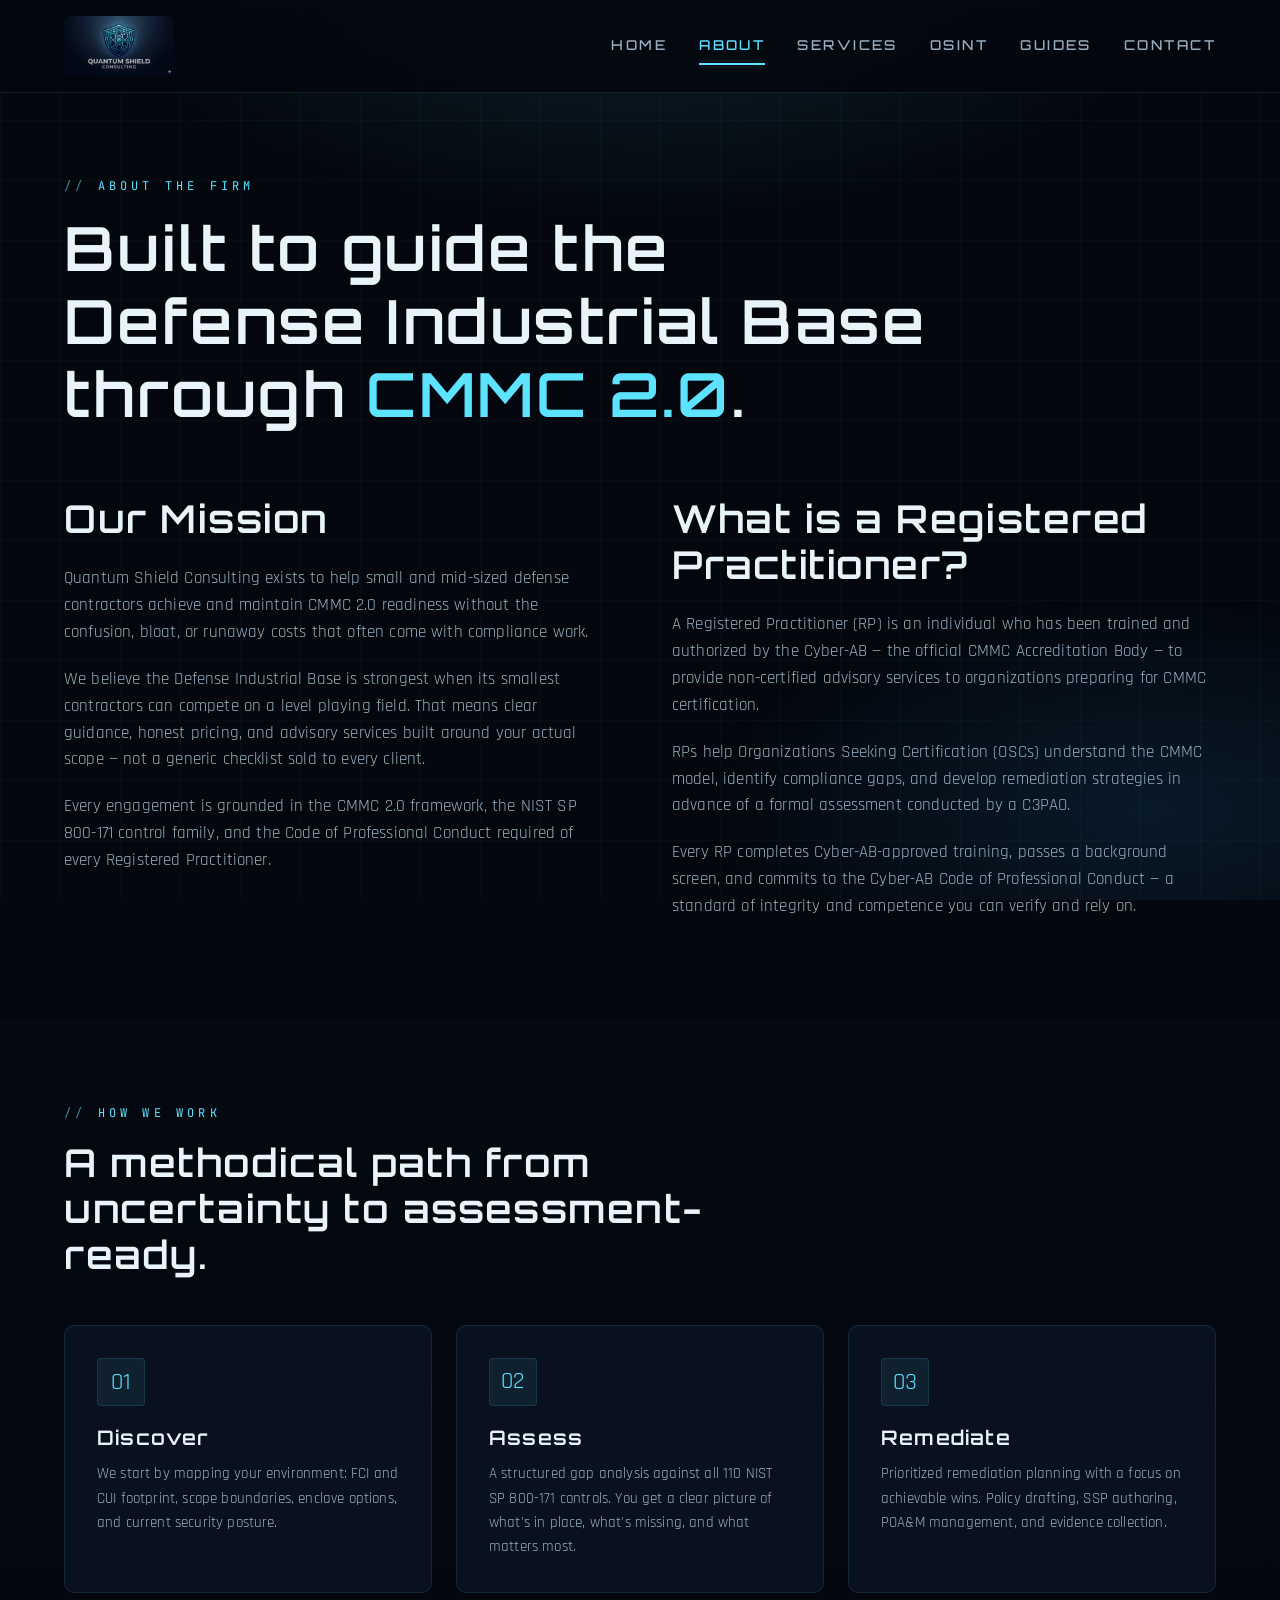
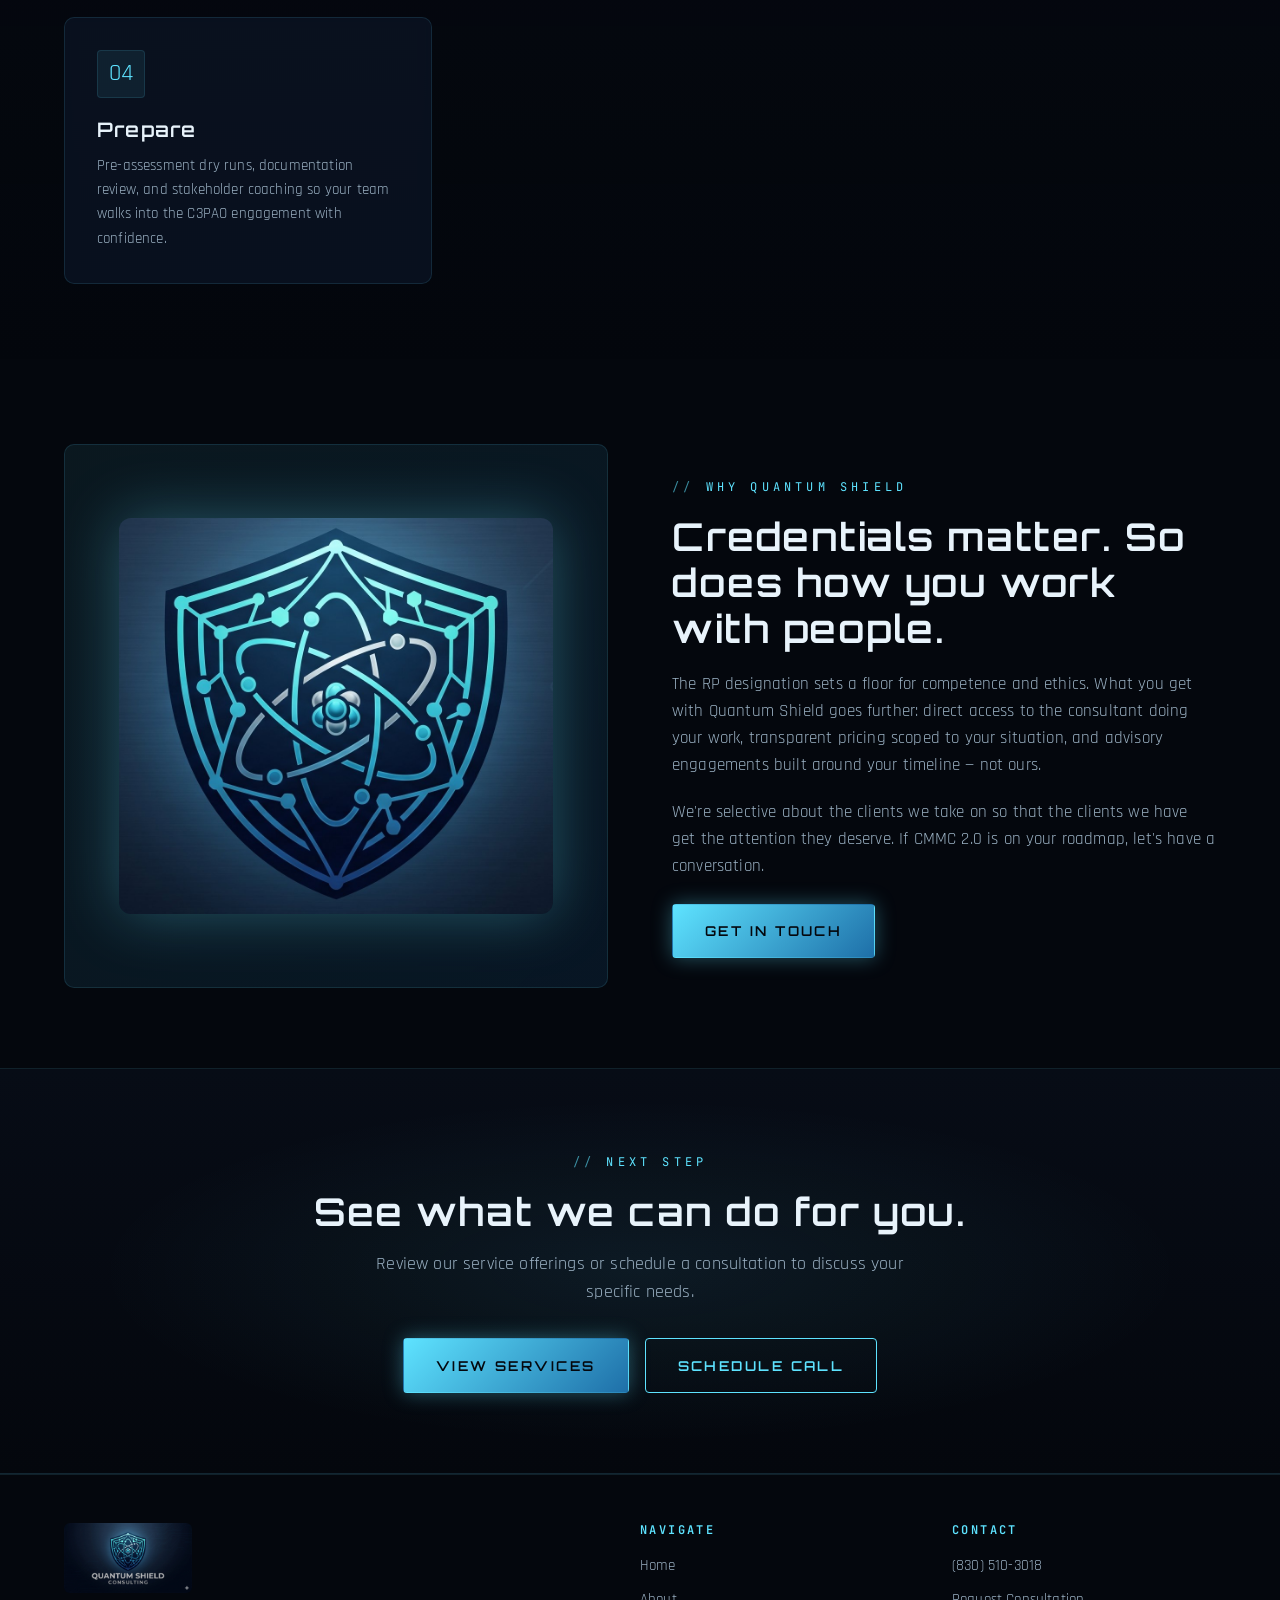
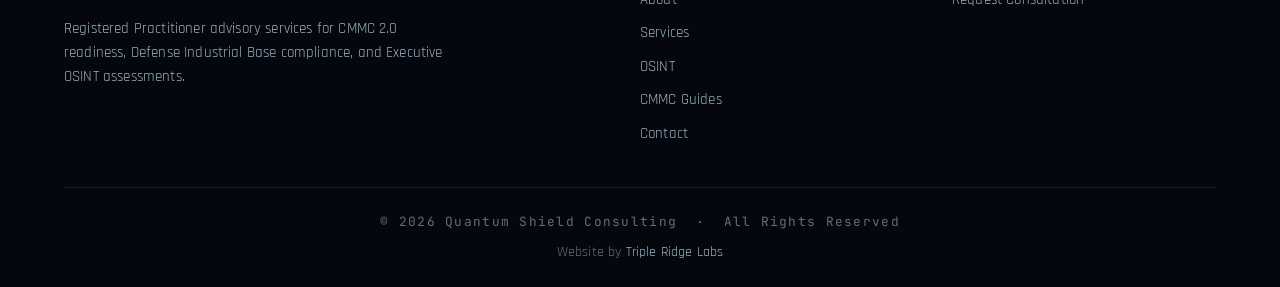
==== commit 9f6400f3: "SEO pass: CMMC guides, social previews, structured data - Add three CMMC guide pages (levels, rollou" ====
--- a/quantum-shield-website 2/about.html
+++ b/quantum-shield-website 2/about.html
@@ -6,11 +6,21 @@
 <title>About — Quantum Shield Consulting</title>
 <meta name="description" content="Learn about Quantum Shield Consulting, a Cyber-AB Registered Practitioner firm focused on CMMC 2.0 advisory services.">
 <link rel="canonical" href="https://quantum-shield-consulting.com/about">
+<meta property="og:type" content="website">
+<meta property="og:site_name" content="Quantum Shield Consulting">
+<meta property="og:title" content="About — Quantum Shield Consulting">
+<meta property="og:description" content="Learn about Quantum Shield Consulting, a Cyber-AB Registered Practitioner firm focused on CMMC 2.0 advisory services.">
+<meta property="og:url" content="https://quantum-shield-consulting.com/about">
+<meta property="og:image" content="https://quantum-shield-consulting.com/assets/og-image.jpg">
+<meta property="og:image:width" content="1200">
+<meta property="og:image:height" content="630">
+<meta name="twitter:card" content="summary_large_image">
+<meta name="twitter:image" content="https://quantum-shield-consulting.com/assets/og-image.jpg">
 <link rel="icon" type="image/png" href="assets/logo.png">
 <link rel="preconnect" href="https://fonts.googleapis.com">
 <link rel="preconnect" href="https://fonts.gstatic.com" crossorigin>
 <link href="https://fonts.googleapis.com/css2?family=Orbitron:wght@500;600;700;800&family=Rajdhani:wght@400;500;600;700&family=JetBrains+Mono:wght@400;500&display=swap" rel="stylesheet">
-<link rel="stylesheet" href="styles.css">
+<link rel="stylesheet" href="styles.css?v=2">
 </head>
 <body>
 
@@ -26,6 +36,7 @@
         <li><a href="about.html" class="active">About</a></li>
         <li><a href="services.html">Services</a></li>
         <li><a href="osint.html">OSINT</a></li>
+        <li><a href="cmmc-guides.html">Guides</a></li>
         <li><a href="contact.html">Contact</a></li>
       </ul>
     </nav>
@@ -176,6 +187,7 @@
           <li><a href="about.html">About</a></li>
           <li><a href="services.html">Services</a></li>
           <li><a href="osint.html">OSINT</a></li>
+          <li><a href="cmmc-guides.html">CMMC Guides</a></li>
           <li><a href="contact.html">Contact</a></li>
         </ul>
       </div>
@@ -190,6 +202,7 @@
     <div class="footer-bottom">
       &copy; 2026 Quantum Shield Consulting &nbsp;&middot;&nbsp; All Rights Reserved
     </div>
+    <div class="site-credit">Website by <a href="https://tripleridgelabs.com/" rel="noopener">Triple Ridge Labs</a></div>
   </div>
 </footer>
 
--- a/quantum-shield-website 2/styles.css
+++ b/quantum-shield-website 2/styles.css
@@ -892,3 +892,38 @@
 .fade-up.delay-1 { animation-delay: 0.15s; }
 .fade-up.delay-2 { animation-delay: 0.3s; }
 .fade-up.delay-3 { animation-delay: 0.45s; }
+
+/* ---------- CMMC guides (added Nov 2026) ---------- */
+.guide { max-width: 800px; margin: 0 auto; font-size: 1.12rem; line-height: 1.75; color: var(--text-secondary); }
+.guide h2 { font-family: var(--font-display); font-size: 1.45rem; color: var(--text-primary); margin: 2.4rem 0 .8rem; letter-spacing: .02em; }
+.guide h3 { color: var(--text-primary); }
+.guide p { margin: 0 0 1rem; }
+.guide ul, .guide ol { margin: 0 0 1.25rem; padding-left: 1.3rem; }
+.guide li { margin-bottom: .55rem; }
+.guide strong { color: var(--text-primary); }
+.guide a { color: var(--accent); }
+.guide-callout { margin: 0 0 2rem; padding: 1.25rem 1.4rem; background: var(--bg-panel); border: 1px solid var(--border-strong); border-left: 4px solid var(--accent); border-radius: var(--radius); box-shadow: var(--shadow-glow); }
+.guide-table-wrap { overflow-x: auto; margin: 0 0 1rem; border: 1px solid var(--border-subtle); border-radius: var(--radius); }
+.guide-table { width: 100%; border-collapse: collapse; min-width: 560px; font-size: 1rem; }
+.guide-table th, .guide-table td { text-align: left; padding: .7rem .9rem; border-bottom: 1px solid var(--border-subtle); }
+.guide-table th { font-family: var(--font-mono); font-size: .78rem; letter-spacing: .08em; text-transform: uppercase; color: var(--accent); background: rgba(94, 227, 255, .05); }
+.guide-table td:first-child { color: var(--text-primary); font-weight: 600; white-space: nowrap; }
+.guide-timeline { display: grid; gap: .9rem; margin: 0 0 1.25rem; }
+.guide-step { padding: 1rem 1.2rem; background: var(--bg-panel); border: 1px solid var(--border-subtle); border-radius: var(--radius); }
+.guide-step.is-next { border-color: var(--accent); box-shadow: 0 0 30px rgba(94, 227, 255, .12); }
+.guide-step h3 { margin: .2rem 0 .3rem; font-size: 1.15rem; }
+.guide-step p { margin: 0; }
+.guide-date { font-family: var(--font-mono); font-size: .85rem; color: var(--accent); letter-spacing: .06em; }
+@media (min-width: 760px) { .guide-timeline { grid-template-columns: repeat(2, 1fr); } }
+.guide-note { margin-top: 2.5rem; padding-top: 1.2rem; border-top: 1px solid var(--border-subtle); font-size: .92rem; color: var(--text-muted); }
+.guide-related { margin-top: 2rem; padding: 1.25rem 1.4rem; background: var(--bg-panel); border: 1px solid var(--border-subtle); border-radius: var(--radius); }
+.guide-related h2 { margin-top: 0; font-size: 1.1rem; }
+.guide-related ul { margin: 0; }
+.guide-cards { margin-bottom: 1rem; }
+.guide-card { display: flex; flex-direction: column; text-decoration: none; color: inherit; transition: border-color .2s, transform .2s; }
+.guide-card:hover { transform: translateY(-3px); border-color: var(--accent); }
+.guide-card h3 { margin: .6rem 0 .5rem; }
+.guide-more { margin-top: auto; padding-top: 1rem; color: var(--accent); font-family: var(--font-mono); font-size: .85rem; }
+.site-credit { margin-top: .6rem; text-align: center; font-size: .85rem; color: var(--text-muted); }
+.site-credit a { color: var(--text-secondary); }
+.site-credit a:hover { color: var(--accent); }
